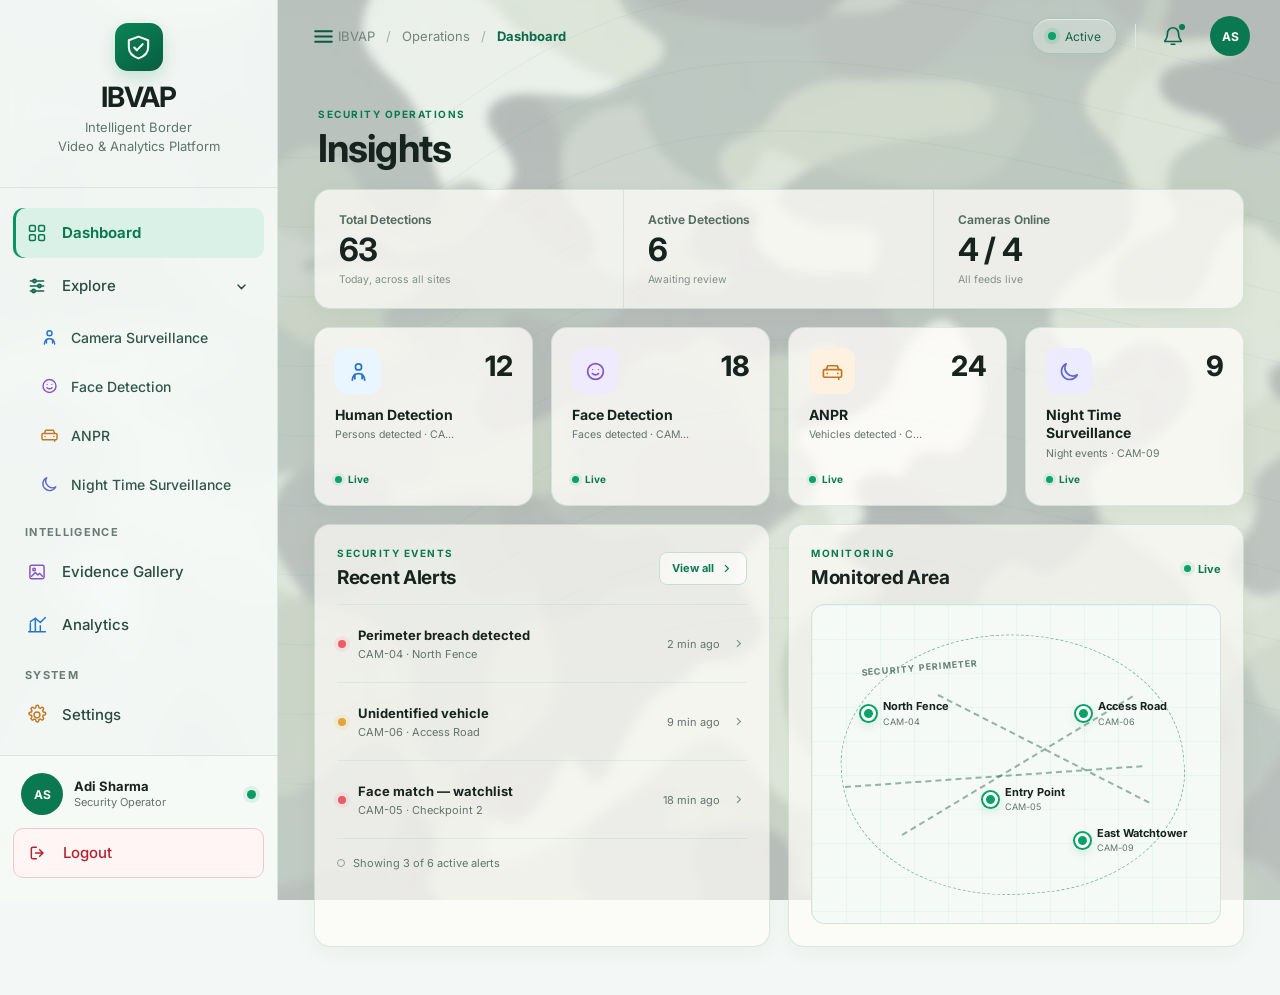
==== frontend/Dashboard/index.html @ a6033022 "Added the entire frontend files folder. dashboard contains the main pages where everything will be, " ====
<!DOCTYPE html>
<html lang="en">
<head>
  <meta charset="UTF-8" />
  <meta name="viewport" content="width=device-width, initial-scale=1.0" />
  <meta name="theme-color" content="#f4f7f5" />
  <title>IBVAP — Dashboard</title>
  <link rel="preconnect" href="https://fonts.googleapis.com">
  <link rel="preconnect" href="https://fonts.gstatic.com" crossorigin>
  <link href="https://fonts.googleapis.com/css2?family=Inter:wght@400;500;600;700&display=swap" rel="stylesheet">
  <link rel="stylesheet" href="styles.css" />
</head>
<body>
  <!-- Ambient security background -->
<div class="ambient-background" aria-hidden="true">
  <div class="camo-layer"></div>
  <div class="topographic-layer">
    <svg viewBox="0 0 1600 900" preserveAspectRatio="none">
      <g class="topo-group">
        <path d="M-100 160 C180 40 350 300 610 150 S1050 40 1700 180"/>
        <path d="M-100 220 C180 100 350 360 610 210 S1050 100 1700 240"/>
        <path d="M-100 280 C180 160 350 420 610 270 S1050 160 1700 300"/>
        <path d="M-100 340 C180 220 350 480 610 330 S1050 220 1700 360"/>
        <path d="M-100 400 C180 280 350 540 610 390 S1050 280 1700 420"/>
        <path d="M-100 460 C180 340 350 600 610 450 S1050 340 1700 480"/>
        <path d="M-100 520 C180 400 350 660 610 510 S1050 400 1700 540"/>
        <path d="M-100 580 C180 460 350 720 610 570 S1050 460 1700 600"/>
        <path d="M-100 640 C180 520 350 780 610 630 S1050 520 1700 660"/>
        <path d="M-100 700 C180 580 350 840 610 690 S1050 580 1700 720"/>
      </g>
    </svg>
  </div>
  <div class="ambient-wash"></div>
</div>

  <!-- Professional SVG icon library: no emoji/unicode icons are used in the UI. -->
  <svg class="svg-sprite" aria-hidden="true">
    <symbol id="i-dashboard" viewBox="0 0 24 24"><rect x="3" y="3" width="7" height="7" rx="1.5"/><rect x="14" y="3" width="7" height="7" rx="1.5"/><rect x="3" y="14" width="7" height="7" rx="1.5"/><rect x="14" y="14" width="7" height="7" rx="1.5"/></symbol>
    <symbol id="i-human" viewBox="0 0 24 24"><circle cx="12" cy="7.2" r="3.2"/><path d="M5.5 21c.5-4.4 2.7-6.7 6.5-6.7s6 2.3 6.5 6.7"/><path d="M8.2 15.1v4.4M15.8 15.1v4.4"/></symbol>
    <symbol id="i-face" viewBox="0 0 24 24"><circle cx="12" cy="12" r="8.2"/><circle cx="9" cy="10" r=".7" fill="currentColor" stroke="none"/><circle cx="15" cy="10" r=".7" fill="currentColor" stroke="none"/><path d="M8.8 14.2c1 .9 2.1 1.3 3.2 1.3s2.2-.4 3.2-1.3"/></symbol>
    <symbol id="i-car" viewBox="0 0 24 24"><path d="m5.5 10 1.5-4h10l1.5 4"/><path d="M4 10h16a1.5 1.5 0 0 1 1.5 1.5v5A1.5 1.5 0 0 1 20 18h-1.5v2M5.5 18H4a1.5 1.5 0 0 1-1.5-1.5v-5A1.5 1.5 0 0 1 4 10"/><path d="M6 18h12M6.5 14h.01M17.5 14h.01"/></symbol>
    <symbol id="i-shield" viewBox="0 0 24 24"><path d="M12 3 20 6v5.7c0 4.5-3 7.5-8 9.3-5-1.8-8-4.8-8-9.3V6l8-3Z"/><path d="m8.5 12 2.2 2.2 4.8-5"/></symbol>
    <symbol id="i-moon" viewBox="0 0 24 24"><path d="M20 15.5A8.4 8.4 0 0 1 8.5 4 8.6 8.6 0 1 0 20 15.5Z"/></symbol>
    <symbol id="i-gallery" viewBox="0 0 24 24"><rect x="3.5" y="4" width="17" height="16" rx="2"/><circle cx="8.5" cy="9" r="1.5"/><path d="m5.5 17 4.5-4.5 3 3 2-2 3.5 3.5"/></symbol>
    <symbol id="i-analytics" viewBox="0 0 24 24"><path d="M4 20V10M10 20V4M16 20v-7M22 20H2"/><path d="m4 8 6-4 6 5 6-6"/></symbol>
    <symbol id="i-settings" viewBox="0 0 24 24"><path d="M12 8.5a3.5 3.5 0 1 0 0 7 3.5 3.5 0 0 0 0-7Z"/><path d="m19.4 15 .1.1a1.7 1.7 0 0 1-2.4 2.4l-.1-.1a1.7 1.7 0 0 0-2.9 1.2v.2a1.7 1.7 0 0 1-3.4 0v-.2a1.7 1.7 0 0 0-2.9-1.2l-.1.1a1.7 1.7 0 0 1-2.4-2.4l.1-.1a1.7 1.7 0 0 0-1.2-2.9H4a1.7 1.7 0 0 1 0-3.4h.2A1.7 1.7 0 0 0 5.4 5.8l-.1-.1a1.7 1.7 0 0 1 2.4-2.4l.1.1a1.7 1.7 0 0 0 2.9-1.2V2a1.7 1.7 0 0 1 3.4 0v.2a1.7 1.7 0 0 0 2.9 1.2l.1-.1a1.7 1.7 0 0 1 2.4 2.4l-.1.1a1.7 1.7 0 0 0 1.2 2.9h.2a1.7 1.7 0 0 1 0 3.4h-.2a1.7 1.7 0 0 0-1.2 2.9Z"/></symbol>
    <symbol id="i-explore" viewBox="0 0 24 24"><path d="M4 6h16M4 12h16M4 18h16"/><circle cx="9" cy="6" r="2"/><circle cx="15" cy="12" r="2"/><circle cx="8" cy="18" r="2"/></symbol>
    <symbol id="i-menu" viewBox="0 0 24 24"><path d="M4 7h16M4 12h16M4 17h16"/></symbol>
    <symbol id="i-bell" viewBox="0 0 24 24"><path d="M18 9a6 6 0 0 0-12 0c0 7-3 7-3 9h18c0-2-3-2-3-9M10 21h4"/></symbol>
    <symbol id="i-camera" viewBox="0 0 24 24"><path d="M4 7h4l1.5-2h5L16 7h4a1.5 1.5 0 0 1 1.5 1.5v9A1.5 1.5 0 0 1 20 19H4a1.5 1.5 0 0 1-1.5-1.5v-9A1.5 1.5 0 0 1 4 7Z"/><circle cx="12" cy="13" r="3.5"/></symbol>
    <symbol id="i-expand" viewBox="0 0 24 24"><path d="M8 4H4v4M16 4h4v4M20 16v4h-4M4 16v4h4"/></symbol>
    <symbol id="i-video" viewBox="0 0 24 24"><rect x="3" y="6" width="13" height="12" rx="2"/><path d="m16 10 5-3v10l-5-3"/></symbol>
    <symbol id="i-file" viewBox="0 0 24 24"><path d="M6 3.5h8l4 4V20.5H6z"/><path d="M14 3.5v5h4M9 13h6M9 16h6M9 10h2"/></symbol>
    <symbol id="i-chevron" viewBox="0 0 24 24"><path d="m7 10 5 5 5-5"/></symbol>
    <symbol id="i-login" viewBox="0 0 24 24"><path d="M14 8l4 4-4 4M3 12h15"/><path d="M9 5h-4a2 2 0 0 0-2 2v10a2 2 0 0 0 2 2h4"/></symbol>
    <symbol id="i-logout" viewBox="0 0 24 24"><path d="M10 5H6a2 2 0 0 0-2 2v10a2 2 0 0 0 2 2h4"/><path d="M14 8l4 4-4 4M9 12h9"/></symbol>
    <symbol id="i-close" viewBox="0 0 24 24"><path d="m6 6 12 12M18 6 6 18"/></symbol>
    <symbol id="i-check" viewBox="0 0 24 24"><path d="m5 12 4 4L19 6"/></symbol>
    <symbol id="i-alert" viewBox="0 0 24 24"><path d="M12 4 21 20H3L12 4Z"/><path d="M12 9v5M12 17h.01"/></symbol>
    <symbol id="i-location" viewBox="0 0 24 24"><path d="M20 10c0 5-8 11-8 11S4 15 4 10a8 8 0 1 1 16 0Z"/><circle cx="12" cy="10" r="2.5"/></symbol>
  </svg>

  <div class="app-shell">
    <aside class="sidebar" id="sidebar">
      <div class="brand">
        <div class="brand-mark"><svg><use href="#i-shield"/></svg></div>
        <div class="brand-name">IBVAP</div>
        <div class="brand-subtitle">Intelligent Border<br>Video &amp; Analytics Platform</div>
      </div>

      <nav class="side-nav" aria-label="Primary navigation">
        <!-- DASHBOARD -->
        <button class="nav-item" data-page="Dashboard">
          <svg class="nav-icon">
            <use href="#i-dashboard"></use>
          </svg>
          <span>Dashboard</span>
        </button>

        <!-- EXPLORE -->
        <button
          class="nav-item explore-toggle"
          id="exploreToggle"
          type="button"
          aria-expanded="true"
        >
          <svg class="nav-icon">
            <use href="#i-explore"></use>
          </svg>

          <span>Explore</span>

          <svg class="chevron">
            <use href="#i-chevron"></use>
          </svg>
        </button>

        <!-- EXPLORE MENU -->
        <div
          class="explore-menu"
          id="exploreMenu"
        >

          <button
            class="sub-nav"
            data-page="Human Detection"
            type="button"
          >
            <svg class="sub-icon">
              <use href="#i-human"></use>
            </svg>
            <span>Camera Surveillance</span>
          </button>

          <button
            class="sub-nav"
            data-page="Face Detection"
            type="button"
          >
            <svg class="sub-icon">
              <use href="#i-face"></use>
            </svg>
            <span>Face Detection</span>
          </button>

          <button
            class="sub-nav"
            data-page="ANPR"
            type="button"
          >
            <svg class="sub-icon">
              <use href="#i-car"></use>
            </svg>
            <span>ANPR</span>
          </button>

          <button
            class="sub-nav"
            data-page="Night Time Surveillance"
            type="button"
          >
            <svg class="sub-icon">
              <use href="#i-moon"></use>
            </svg>
            <span>Night Time Surveillance</span>
          </button>
        </div>

        <!-- INTELLIGENCE -->
        <div class="nav-section-label">
          INTELLIGENCE
        </div>

        <button
          class="nav-item"
          data-page="Evidence Gallery"
          type="button"
        >
          <svg class="nav-icon">
            <use href="#i-gallery"></use>
          </svg>
          <span>Evidence Gallery</span>
        </button>

        <button
          class="nav-item"
          data-page="Analytics"
          type="button"
        >
          <svg class="nav-icon">
            <use href="#i-analytics"></use>
          </svg>
          <span>Analytics</span>
        </button>

        <!-- SYSTEM -->
        <div class="nav-section-label">
          SYSTEM
        </div>

        <button
          class="nav-item"
          data-page="Settings"
          type="button"
        >
          <svg class="nav-icon">
            <use href="#i-settings"></use>
          </svg>
          <span>Settings</span>
        </button>
      </nav>

      <div class="sidebar-footer">
        <div class="operator">
          <div class="avatar">AS</div>
          <div class="operator-info">
            <strong>Adi Sharma</strong>
            <span>Security Operator</span>
          </div>
          <span class="online-dot" aria-label="Online"></span>
        </div>
        <button class="nav-item logout" data-page="Logout" type="button">
          <svg class="nav-icon"><use href="#i-logout"></use>
          </svg>
          <span>Logout</span>
        </button>
      </div>
    </aside>

    <main class="main-content">
      <header class="topbar">
        <button class="menu-btn" id="menuBtn" aria-label="Toggle sidebar" aria-expanded="true">
          <svg><use href="#i-menu"/></svg>
        </button>

        <div class="breadcrumbs">
          <span>IBVAP</span><b>/</b><span>Operations</span><b>/</b>
          <strong id="breadcrumbFeature">Dashboard</strong>
        </div>

        <div class="top-actions">
          <div class="system-status"><span></span>Active</div>
          <div class="divider"></div>
          <button class="icon-btn" id="notificationBtn" title="Notifications" aria-label="Notifications">
            <svg><use href="#i-bell"/></svg><i></i>
          </button>
          <div class="top-avatar">AS</div>
        </div>
      </header>

      <section class="content" id="content">
        <div class="dashboard-grid" id="dashboardView">
          <div class="left-column" id="detectionLeftColumn"></div>
          <div class="right-column" id="detectionRightColumn"></div>
        </div>

        <div class="settings-view" id="settingsView" hidden>
          <section class="settings-header card">
            <div class="settings-heading">
              <div class="settings-icon"><svg><use href="#i-settings"></use></svg></div>
              <div>
                <p class="eyebrow">SYSTEM CONFIGURATION</p>
                <h1>Settings</h1>
                <p>Manage interface preferences, camera configuration and operator controls.</p>
              </div>
            </div>
            <span class="settings-status"><span></span>Configuration Ready</span>
          </section>

          <div class="settings-grid">
            <section class="card settings-card">
              <div class="settings-card-title"><svg><use href="#i-camera"></use></svg><div><h2>Camera Configuration</h2><p>Manage connected surveillance sources.</p></div></div>
              <label class="setting-row"><span><strong>Camera status</strong><small>Keep connected cameras available to the platform</small></span><button class="switch active" type="button" aria-pressed="true"></button></label>
              <label class="setting-row"><span><strong>Automatic camera refresh</strong><small>Refresh camera feeds when a connection changes</small></span><button class="switch active" type="button" aria-pressed="true"></button></label>
              <div class="setting-select"><label>Default camera</label><select><option>CAM-04 — Perimeter Road</option><option>CAM-04B — Left Angle</option><option>CAM-04C — Right Angle</option><option>CAM-04D — Rear View</option></select></div>
            </section>

            <section class="card settings-card">
              <div class="settings-card-title"><svg><use href="#i-bell"></use></svg><div><h2>Notifications</h2><p>Choose how operational alerts are presented.</p></div></div>
              <label class="setting-row"><span><strong>Detection alerts</strong><small>Receive alerts for new detection events</small></span><button class="switch active" type="button" aria-pressed="true"></button></label>
              <label class="setting-row"><span><strong>System notifications</strong><small>Receive status and connection updates</small></span><button class="switch" type="button" aria-pressed="false"></button></label>
              <div class="setting-select"><label>Alert priority</label><select><option>High and Critical</option><option>All Events</option><option>Critical Only</option></select></div>
            </section>

            <section class="card settings-card">
              <div class="settings-card-title"><svg><use href="#i-human"></use></svg><div><h2>Detection Preferences</h2><p>Control the presentation of intelligence events.</p></div></div>
              <label class="setting-row"><span><strong>Person tracking</strong><small>Keep active person tracks visible on feeds</small></span><button class="switch active" type="button" aria-pressed="true"></button></label>
              <label class="setting-row"><span><strong>Detection labels</strong><small>Display identification labels over detected objects</small></span><button class="switch active" type="button" aria-pressed="true"></button></label>
              <div class="setting-select"><label>Evidence retention</label><select><option>30 days</option><option>14 days</option><option>90 days</option></select></div>
            </section>

            <section class="card settings-card">
              <div class="settings-card-title"><svg><use href="#i-shield"></use></svg><div><h2>Security</h2><p>Operator session and access preferences.</p></div></div>
              <label class="setting-row"><span><strong>Secure session</strong><small>Require authentication when the session expires</small></span><button class="switch active" type="button" aria-pressed="true"></button></label>
              <label class="setting-row"><span><strong>Automatic session lock</strong><small>Lock the interface after inactivity</small></span><button class="switch active" type="button" aria-pressed="true"></button></label>
              <div class="setting-select"><label>Lock after</label><select><option>15 minutes</option><option>30 minutes</option><option>60 minutes</option></select></div>
            </section>
          </div>

          <div class="settings-actions">
            <button class="secondary-action" id="resetSettings">Reset Changes</button>
            <button class="primary-action" id="saveSettings">Save Settings</button>
          </div>
        </div>
<div
  class="module-view"
  id="moduleView"
  hidden
></div>
      </section>
    </main>
  </div>

  <div class="toast" id="toast" role="status" aria-live="polite">Action completed</div>
  <script src="script.js"></script>
</body>
</html>
---- frontend/Dashboard/styles.css ----
:root{
  --bg:#f3f7f5;
  --surface:#fffdfa;
  --surface-2:#f8faf8;
  --mint:#e7f3ee;
  --mint-strong:#d5eee3;
  --green:#087a50;
  --green-2:#0c9663;
  --green-dark:#075b3e;
  --text:#17231f;
  --muted:#64736e;
  --muted-2:#81908b;
  --border:#d9e5e0;
  --border-strong:#c9d9d3;
  --shadow:0 7px 24px rgba(23,62,49,.055);
  --shadow-hover:0 12px 32px rgba(23,62,49,.10);
  --radius:14px;
}

*{box-sizing:border-box}
html{scroll-behavior:smooth}
html,body{margin:0;min-height:100%;font-family:Inter,system-ui,-apple-system,BlinkMacSystemFont,"Segoe UI",sans-serif;color:var(--text);background:var(--bg)}
body{overflow-x:hidden}
button,select{font:inherit}
button{cursor:pointer}
*,
*::before,
*::after{scroll-behavior:smooth}
button,
a,
.card,
.nav-item,
.sub-nav,
.icon-btn,
.camera-controls button,
.view-btn,
.view-evidence,
.delete-evidence,
.quick-action,
.module-row,
.angle,
.primary-action,
.secondary-action,
.switch{transition-timing-function:cubic-bezier(.22,1,.36,1)}
.card,
.module-row,
.activity-panel,
.quick-panel,
.evidence-card,
.analytics-card,
.settings-card{will-change:auto}
@media (prefers-reduced-motion: reduce){
  html{scroll-behavior:auto}
  *,
  *::before,
  *::after{
    animation-duration:.01ms!important;
    animation-iteration-count:1!important;
    transition-duration:.01ms!important;
    scroll-behavior:auto!important;
  }
}
button:focus-visible,select:focus-visible{outline:3px solid rgba(12,150,99,.2);outline-offset:2px}
svg{width:22px;height:22px;fill:none;stroke:currentColor;stroke-width:1.8;stroke-linecap:round;stroke-linejoin:round}
.svg-sprite{position:absolute;width:0;height:0;overflow:hidden}

/* SIDEBAR */
.brand-mark{width:48px;height:48px;border-radius:13px;background:linear-gradient(145deg,#0b8557,#075d40);display:grid;place-items:center;color:#fff;box-shadow:0 7px 18px rgba(7,121,79,.18)}
.brand-mark svg{width:29px;height:29px;stroke-width:1.7}
.brand-name{font-size:28px;font-weight:700;letter-spacing:-1px;margin-top:9px}
.brand-subtitle{text-align:center;color:#5e756d;font-size:13px;line-height:1.45;margin-top:4px}
.nav-section-label{font-size:11px;font-weight:700;color:#6a7b75;margin:18px 12px 8px;letter-spacing:.12em}
.nav-item:hover{background:#e8f4ef;color:var(--green-dark);transform:translateX(2px)}
.operator{display:flex;align-items:center;padding:0 8px 13px;gap:11px}
.avatar,.top-avatar{background:#0a7951;color:#fff;border-radius:50%;display:grid;place-items:center;font-weight:700}
.avatar{width:42px;height:42px;font-size:12px}
.operator-info{display:flex;flex-direction:column;line-height:1.35;min-width:0}
.operator-info strong{font-size:13px}.operator-info span{font-size:11px;color:var(--muted)}
.online-dot{margin-left:auto;width:9px;height:9px;border-radius:50%;background:#0b9a63;box-shadow:0 0 0 4px rgba(11,154,99,.10)}

/* MAIN */
.menu-btn{border:0;background:transparent;color:var(--green-dark);width:30px;height:30px;padding:3px;display:grid;place-items:center}
.menu-btn svg{width:25px;height:25px}
.breadcrumbs{display:flex;align-items:center;gap:11px;font-size:13px;color:#73837e}
.breadcrumbs b{font-weight:400;color:#a1afa9}.breadcrumbs strong{color:#096b49}
.top-actions{margin-left:auto;display:flex;align-items:center;gap:18px;color:#254e43}
.divider{height:25px;width:1px;background:#dfe8e4}
.icon-btn{position:relative;border:0;background:none;color:#086647;width:38px;height:38px;display:grid;place-items:center;border-radius:9px;transition:.18s}
.icon-btn:hover{background:#e9f4ef}
.icon-btn svg{width:22px;height:22px}
.icon-btn i{position:absolute;width:6px;height:6px;border-radius:50%;background:#087b51;right:7px;top:7px}
.top-avatar{width:40px;height:40px;font-size:12px}

/* CONTENT */
.page-intro{display:flex;align-items:flex-end;justify-content:space-between;gap:20px;margin:0 auto 22px;max-width:1450px}
.eyebrow{font-size:10px;letter-spacing:.15em;font-weight:700;color:var(--green);margin:0 0 7px}
.page-intro h1{font-size:29px;line-height:1.15;margin:0;letter-spacing:-.65px}
.page-intro p:not(.eyebrow){font-size:14px;color:var(--muted);margin:8px 0 0;max-width:680px;line-height:1.55}
.page-state{min-width:185px;border:1px solid var(--border);background:rgba(255,255,255,.7);border-radius:11px;padding:10px 13px;display:grid;grid-template-columns:auto 1fr;column-gap:9px;align-items:center}
.page-state span{width:8px;height:8px;background:#0b9863;border-radius:50%;grid-row:1 / span 2}
.page-state strong{font-size:12px}.page-state small{font-size:10px;color:var(--muted);margin-top:2px}
.left-column,.right-column{display:flex;flex-direction:column;gap:22px}
.card:hover{box-shadow: 0 8px 24px rgba(24, 63, 51, .08);}
@keyframes cardIn{from{opacity:0;transform:translateY(8px)}to{opacity:1;transform:none}}

/* CAMERA */
.vertical-divider{height:24px;width:1px;background:#cad8d3}
.live-indicator span{width:9px;height:9px;border-radius:50%;background:#09a264;box-shadow:0 0 0 5px rgba(9,162,100,.10);animation:livePulse 1.8s infinite}
@keyframes livePulse{0%,100%{box-shadow:0 0 0 4px rgba(9,162,100,.08)}50%{box-shadow:0 0 0 8px rgba(9,162,100,0)}}
.feed-sky{position:absolute;inset:0;background:linear-gradient(180deg,#a9bfd0 0%,#cad6db 45%,#6f8587 46%,#596d70 100%)}
.mountain{position:absolute;bottom:48%;width:0;height:0;border-left:180px solid transparent;border-right:180px solid transparent;border-bottom:145px solid #536b7c;filter:drop-shadow(0 12px 8px rgba(20,45,57,.14))}
.m1{left:13%;transform:scale(1.1)}.m2{left:37%;border-left-width:210px;border-right-width:210px;border-bottom-width:160px;opacity:.9}.m3{left:63%;border-left-width:170px;border-right-width:170px;border-bottom-width:130px;opacity:.82}
.fence{position:absolute;left:-4%;top:29%;width:72%;height:49%;transform:skewY(8deg);border-top:3px solid #314b51;border-bottom:2px solid #3c5558;background:repeating-linear-gradient(90deg,transparent 0 30px,rgba(27,52,57,.7) 31px 34px),repeating-linear-gradient(0deg,transparent 0 22px,rgba(31,51,55,.48) 23px 25px);clip-path:polygon(0 0,100% 17%,100% 100%,0 82%)}
.road{position:absolute;left:26%;bottom:-4%;width:48%;height:66%;background:linear-gradient(90deg,#53666b,#819092 47%,#53666b);clip-path:polygon(38% 0,62% 0,100% 100%,0 100%)}
.road:before{content:"";position:absolute;left:49%;top:5%;height:95%;width:2px;background:repeating-linear-gradient(to bottom,#e8e9e0 0 24px,transparent 24px 43px);opacity:.75}
.watchtower{position:absolute;right:8%;bottom:36%;width:48px;height:115px;background:linear-gradient(90deg,#334b50,#637276);border:3px solid #263d42}
.watchtower:before{content:"";position:absolute;left:-13px;top:-31px;width:68px;height:31px;background:#4e5f62;border:3px solid #263d42}
.watchtower:after{content:"";position:absolute;left:21px;top:8px;width:9px;height:15px;background:#15282d;box-shadow:20px 0 #15282d,0 37px #15282d,20px 37px #15282d}
.street-lights{position:absolute;inset:0}.street-lights i{position:absolute;width:2px;height:90px;background:#45595b;bottom:36%;right:29%}.street-lights i:before{content:"";position:absolute;top:-2px;left:-8px;width:18px;height:3px;background:#4c5d5f}.street-lights i:nth-child(2){right:41%;bottom:40%;height:64px}.street-lights i:nth-child(3){right:53%;bottom:45%;height:44px}
.timestamp{position:absolute;right:9px;top:9px;padding:9px 13px;border-radius:6px;background:rgba(35,58,73,.62);color:#fff;font:600 13px/1.1 ui-monospace,SFMono-Regular,Menlo,monospace;backdrop-filter:blur(3px)}
.person{position:absolute;z-index:3;border:2px solid #00d88a;background:rgba(0,214,139,.05);width:58px;height:120px;bottom:18%;left:26%;animation:trackFloat 2.8s ease-in-out infinite}
.person label{position:absolute;left:-2px;top:-28px;background:#05774c;color:#fff;padding:5px 10px;font-size:11px;font-weight:600;white-space:nowrap;border-radius:3px}
.person span{position:absolute;left:14px;top:25px;width:28px;height:62px;background:linear-gradient(#243238 0 18%,#151f22 18% 75%,#26383a 75%);border-radius:45% 45% 20% 20%}
.p2{left:57%;bottom:36%;width:37px;height:78px;animation-delay:.4s}.p2 span{left:8px;top:19px;width:19px;height:44px}.p2 label{top:-23px;padding:4px 7px}
.p3{left:72%;bottom:28%;width:46px;height:94px;animation-delay:.8s}.p3 span{left:11px;top:21px;width:23px;height:52px}.p3 label{top:-23px;padding:4px 7px}
.p4{left:82%;bottom:39%;width:35px;height:69px;animation-delay:1.1s}.p4 span{left:7px;top:16px;width:18px;height:39px}.p4 label{top:-23px;padding:4px 7px}
@keyframes trackFloat{0%,100%{transform:translateY(0)}50%{transform:translateY(-3px)}}
.feed-overlay{position:absolute;inset:auto 0 0;height:62px;background:linear-gradient(transparent,rgba(10,21,24,.72));z-index:4}
.camera-controls{position:absolute;z-index:5;bottom:11px;left:12px;right:12px;display:flex;align-items:center;gap:17px}
.camera-controls button{border:0;background:rgba(8,20,21,.18);color:#fff;width:38px;height:38px;border-radius:9px;display:grid;place-items:center;transition:.18s;backdrop-filter:blur(4px)}
.camera-controls button:hover{background:rgba(8,20,21,.42);transform:translateY(-1px)}
.camera-controls button svg{width:21px;height:21px}.control-spacer{flex:1}

/* EVENTS */
.events-card{padding:0 15px 13px}
.events-header,.card-heading{min-height:72px;display:flex;align-items:center;justify-content:space-between;gap:18px}
.section-title{display:flex;align-items:center;gap:12px;min-width:0}
.event-tools{display:flex;align-items:center;gap:12px}
.segmented{display:flex;background:#fff;border:1px solid #d9e6e1;border-radius:20px;overflow:hidden}
.segmented button{border:0;background:#fff;padding:8px 16px;color:#31544a;font-size:12px;transition:.18s}
.segmented button:hover{background:#edf7f3}.segmented button.selected{background:#087e53;color:#fff;border-radius:19px}
select{appearance:auto;border:1px solid #d5e2dd;background:#fff;border-radius:9px;padding:8px 12px;color:#35554d;font-size:12px;min-height:36px}
tbody tr{transition:background .18s ease,transform .18s ease}
tbody tr:hover{background:#f8fcfa}
.view-btn{background:#fff;border:1px solid #0b9a65;color:#087b51;border-radius:17px;padding:5px 18px;font-size:11px;font-weight:650;transition:.18s}
.view-btn:hover{background:#e8f7f0;transform:translateY(-1px)}
.event-status{display:inline-block;width:7px;height:7px;border-radius:50%;margin-right:8px}.active-status{background:#0b9a65}.entry-status{background:#2775c9}.exit-status{background:#a17a35}

/* RIGHT */
.summary-card{padding:0 16px 16px}
.heading-muted{font-size:12px;color:#657871;font-weight:500}
.stat-grid{display:grid;grid-template-columns:1fr 1fr;gap:12px}
.stat{min-height:112px;border:1px solid #e0ece7;border-radius:12px;background:linear-gradient(135deg,#f1faf7,#edf8f4);display:flex;align-items:center;padding:15px 13px;gap:13px;transition:.18s}
.stat:hover{transform:translateY(-2px);box-shadow:0 8px 20px rgba(14,73,54,.07)}
.stat-icon{width:54px;height:54px;border-radius:12px;background:#ddf2e9;color:#08784f;display:grid;place-items:center;flex:0 0 auto}
.stat-icon svg{width:27px;height:27px}
.stat>div:last-child{display:flex;flex-direction:column}.stat strong{font-size:26px;line-height:1.05}.stat span{font-size:12px;color:#29463e;margin-top:6px}.stat em{font-style:normal;font-size:11px;color:#078150;font-weight:650;margin-top:7px}
.angles-card{padding:0 16px 16px}
.angles-grid{display:grid;grid-template-columns:1fr 1fr;gap:12px}
/* SUSPICIOUS ACTIVITY */

.suspicious-card {
  padding: 0 16px 14px;
}

.suspicious-header {
  min-height: 68px;
  display: flex;
  align-items: center;
  justify-content: space-between;
  gap: 12px;
}

.suspicious-count {
  flex: 0 0 auto;
  padding: 5px 9px;
  border-radius: 999px;
  background: #fff2e8;
  color: #a8541d;
  font-size: 10px;
  font-weight: 700;
}

.suspicious-list {
  display: flex;
  flex-direction: column;
  gap: 7px;
}

.suspicious-item {
  display: flex;
  align-items: center;
  gap: 9px;
  padding: 9px 10px;
  border: 1px solid #e4ece8;
  border-radius: 9px;
  background: #f8fbfa;
}

.suspicious-status {
  width: 7px;
  height: 7px;
  flex: 0 0 auto;
  border-radius: 50%;
  background: #d97732;
}

.suspicious-content {
  min-width: 0;
  flex: 1;
  display: flex;
  flex-direction: column;
  gap: 3px;
}

.suspicious-content strong {
  font-size: 11px;
  font-weight: 650;
  color: var(--text);
  white-space: nowrap;
  overflow: hidden;
  text-overflow: ellipsis;
}

.suspicious-content span {
  font-size: 9.5px;
  color: var(--muted);
}

.suspicious-item small {
  flex: 0 0 auto;
  font-size: 9.5px;
  color: var(--muted);
}

.suspicious-view {
  width: 100%;
  margin-top: 9px;
  padding: 8px 10px;
  border: 1px solid #d8e7e1;
  border-radius: 8px;
  background: #f2f8f5;
  color: #08794f;
  font-size: 10.5px;
  font-weight: 650;
  cursor: pointer;
  transition: .18s ease;
}

.suspicious-view:hover {
  background: #e6f4ee;
  border-color: #bcded1;
}
.angle{padding:0;text-align:left;border:1px solid transparent;background:#f0f7f4;border-radius:11px;overflow:hidden;color:var(--text);transition:.2s}
.angle:hover{transform:translateY(-2px);box-shadow:0 7px 17px rgba(14,73,54,.08)}
.angle.active{outline:2px solid #0b9b66;background:#f4fcf8}
.angle-image{height:112px;position:relative;overflow:hidden;background:linear-gradient(180deg,#9eb5c4 0 47%,#7c8f8f 48% 100%)}
.angle-image:before{content:"";position:absolute;left:-10%;top:36%;width:70%;height:52%;background:repeating-linear-gradient(90deg,transparent 0 24px,rgba(35,60,64,.8) 25px 28px);transform:skewY(9deg)}
.angle-image:after{content:"";position:absolute;left:34%;bottom:-13%;width:44%;height:80%;background:linear-gradient(90deg,#55686c,#89999a 50%,#55686c);clip-path:polygon(37% 0,63% 0,100% 100%,0 100%)}
.angle-2{filter:saturate(.9) brightness(1.03)}.angle-3{filter:saturate(.75) brightness(.96)}.angle-4{filter:saturate(.82) brightness(.98)}
.angle-info{height:61px;display:flex;align-items:center;gap:9px;padding:8px 10px}
.angle-info strong{display:block;font-size:12px}.angle-info small{display:block;color:#5e716a;font-size:10.5px;margin-top:4px}
.angle-dot{width:9px;height:9px;border-radius:50%;background:#8b9b96;flex:0 0 auto}.active-dot{background:#0a9c65}

/* TOAST */
.toast{position:fixed;right:28px;bottom:28px;background:#0a7951;color:#fff;padding:12px 18px;border-radius:9px;font-size:12px;box-shadow:0 10px 30px rgba(0,0,0,.16);opacity:0;transform:translateY(12px);pointer-events:none;transition:.25s;z-index:100}
.toast.show{opacity:1;transform:translateY(0)}
[hidden]{display:none!important}

/* COMPACT DESKTOP SIDEBAR */
.sidebar.compact{width:82px}.sidebar.compact .brand-subtitle,.sidebar.compact .brand-name,.sidebar.compact .nav-item span:not(.nav-icon),.sidebar.compact .nav-section-label,.sidebar.compact .operator-info,.sidebar.compact .online-dot{display:none}
.sidebar.compact .brand{height:110px}.sidebar.compact .brand-mark{margin-top:8px}.sidebar.compact .nav-item{justify-content:center;padding:0}.sidebar.compact .nav-icon{width:23px}.sidebar.compact .sidebar-footer{padding-left:10px;padding-right:10px}.sidebar.compact .operator{justify-content:center;padding-left:0;padding-right:0}
body.sidebar-compact .main-content{margin-left:82px;width:calc(100% - 82px)}
/* =========================================================
   FIXED EXPLORE NAVIGATION
========================================================= */

.explore-toggle {
  position: relative;
}

.explore-toggle .chevron {
  width: 17px;
  height: 17px;
  margin-left: auto;
  fill: none;
  stroke: currentColor;
  stroke-width: 2;
  transition: transform 0.25s ease;
}

.explore-toggle.collapsed .chevron {
  transform: rotate(-90deg);
}

/* EXPLORE CONTAINER */

.explore-menu {
  display: flex;
  flex-direction: column;
  gap: 3px;

  max-height: 360px;
  overflow: hidden;

  opacity: 1;

  transition:
    max-height 0.28s ease,
    opacity 0.2s ease;
}

.explore-menu.closed {
  max-height: 0;
  opacity: 0;
}

/* EXPLORE ITEMS */

.sub-nav:hover {
  background: #e7f5ef;
  color: #08794f;
  transform: translateX(2px);
}

.sub-icon {
  width: 19px;
  height: 19px;

  flex: 0 0 19px;

  fill: none;
  stroke: currentColor;
  stroke-width: 1.8;
}

/* NAV ICONS */

.nav-icon {
  width: 20px;
  height: 20px;

  flex: 0 0 20px;color:#16664f;
  stroke-width: 1.8;

  fill: none;
  stroke: currentColor;
}

/* =========================================================
   RED LOGOUT
========================================================= */
.nav-item.logout {
  color: #b4232c;
  background: #fff5f5;
  border: 1px solid #f0c7c7;
}

.nav-item.logout .nav-icon {
  color: #b4232c;
}

.nav-item.logout:hover {
  color: #a51d26;
  background: #ffecec;
  border-color: #e7aaaa;
}

.nav-item.logout:active {
  background: #fde4e4;
}

/* =========================================================
   DYNAMIC PAGES
========================================================= */

.dynamic-page {
  max-width: 1380px;
  margin: 0 auto;

  animation: pageFadeIn .38s cubic-bezier(.22,1,.36,1) both;
}

@keyframes pageFadeIn {

  from {
    opacity: 0;
    transform: translateY(8px);
  }

  to {
    opacity: 1;
    transform: translateY(0);
  }

}

/* =========================================================
   SETTINGS PAGE
========================================================= */

.settings-page {
  display: flex;
  flex-direction: column;
  gap: 18px;
}

.settings-heading {
  display: flex;
  align-items: center;
  gap: 15px;
}

.settings-icon {
  width: 53px;
  height: 53px;

  border-radius: 13px;

  background: #e3f4ed;

  color: #08794f;

  display: grid;
  place-items: center;
}

.settings-icon svg {
  width: 27px;
  height: 27px;
}

.settings-status {
  display: flex;
  align-items: center;
  gap: 7px;

  color: #08794f;

  font-size: 11px;
  font-weight: 650;
}

.settings-status span {
  width: 8px;
  height: 8px;

  border-radius: 50%;

  background: #0a9b65;
}

.settings-grid {
  display: grid;

  grid-template-columns: 1fr 1fr;

  gap: 18px;
}

.settings-card-title {
  display: flex;
  align-items: center;
  gap: 12px;

  padding-bottom: 17px;

  border-bottom: 1px solid var(--border);
}

.settings-card-title svg {
  width: 23px;
  height: 23px;

  color: #08794f;
}

.switch {
  width: 43px;
  height: 24px;

  position: relative;

  border: 0;
  border-radius: 20px;

  background: #cbd7d2;

  flex-shrink: 0;
}

.switch::after {
  content: "";

  position: absolute;

  top: 3px;
  left: 3px;

  width: 18px;
  height: 18px;

  border-radius: 50%;

  background: white;

  transition: transform .2s ease;
}

.switch.active {
  background: #0b9661;
}

.switch.active::after {
  transform: translateX(19px);
}

.setting-select {
  padding-top: 16px;
}

.settings-actions {
  display: flex;
  justify-content: flex-end;
  gap: 9px;
}

.primary-action {
  border: 1px solid #08794f;

  background: #08794f;

  color: white;
}

.secondary-action {
  border: 1px solid var(--border);

  background: white;

  color: #31544a;
}

/* =========================================================
   ACTIVE SIDEBAR STATES
========================================================= */

.nav-item.active {
  background: #d9f1e7;
  color: #08794f;

  font-weight: 650;

  box-shadow:
    inset 3px 0 0 #079662;
}

.nav-item.active .nav-icon {
  color: #08794f;
}

.sub-nav.active {
  background: #d9f1e7;
  color: #08794f;

  font-weight: 650;

  box-shadow:
    inset 3px 0 0 #079662;
}
/* =========================================================
   MODULE PAGES
========================================================= */

@keyframes modulePageIn {

  from {
    opacity: 0;
    transform: translateY(10px);
  }

  to {
    opacity: 1;
    transform: translateY(0);
  }

}

/* =========================================================
   EVIDENCE GALLERY
========================================================= */

.evidence-page {
  display: flex;
  flex-direction: column;
  gap: 20px;
}

.page-hero {
  padding: 28px 30px;

  display: flex;
  justify-content: space-between;
  align-items: center;
}

.page-hero-left {
  display: flex;
  align-items: center;
  gap: 17px;
}

.page-hero-icon {
  width: 54px;
  height: 54px;

  display: grid;
  place-items: center;

  border-radius: 13px;

  background: #e5f5ee;
  color: #08794f;
}

.page-hero-icon svg {
  width: 27px;
  height: 27px;
}

.page-hero h1 {
  margin: 0;

  font-size: 25px;
  font-weight: 700;

  letter-spacing: -0.4px;
}

.page-hero p {
  margin: 5px 0 0;

  color: #71807b;

  font-size: 12px;
}

.page-meta {
  color: #08794f;

  font-size: 12px;
  font-weight: 650;
}

.evidence-toolbar {
  padding: 16px 20px;

  display: flex;
  justify-content: space-between;
  align-items: center;
}

.evidence-toolbar input {
  width: 260px;
}

.evidence-grid {
  display: grid;

  grid-template-columns:
    repeat(3, minmax(0, 1fr));

  gap: 18px;
}

.evidence-card {
  overflow: hidden;

  transition:
    transform .2s ease,
    box-shadow .2s ease;
}

.evidence-card:hover {
  transform: translateY(-3px);

  box-shadow:
    0 10px 25px rgba(20,60,45,.08);
}

.evidence-preview {
  height: 190px;

  background:
    linear-gradient(
      180deg,
      #9db6c4 0%,
      #c8d3d5 48%,
      #6d7f82 49%,
      #3f5559 100%
    );

  position: relative;
}

.evidence-label {
  position: absolute;

  top: 12px;
  left: 12px;

  padding: 5px 9px;

  border-radius: 6px;

  background: #08794f;
  color: white;

  font-size: 9px;
  font-weight: 700;
}

.evidence-info {
  padding: 17px;
}

.evidence-info h3 {
  margin: 0 0 8px;

  font-size: 14px;
}

.evidence-info p {
  margin: 4px 0;

  color: #71807b;

  font-size: 11px;
}

.evidence-actions {
  display: flex;
  gap: 8px;

  margin-top: 14px;
}

.evidence-actions button {
  flex: 1;

  padding: 9px;

  border-radius: 7px;

  font-size: 11px;
  font-weight: 650;

  cursor: pointer;
}

.view-evidence {
  border: 1px solid #08794f;

  background: white;

  color: #08794f;
}

.delete-evidence {
  border: 1px solid #efcaca;

  background: #fff5f5;

  color: #b4232c;
}

/* =========================================================
   ANALYTICS
========================================================= */

.chart-line {
  position: absolute;

  left: 4%;
  right: 3%;

  bottom: 20%;

  height: 55%;

  border-top: 3px solid #08794f;

  transform:
    skewY(-12deg);
}

.analytics-list {
  margin-top: 16px;
}

/* =========================================================
   SETTINGS
========================================================= */

.settings-view {
  animation: modulePageIn .28s ease both;
}

@media (max-width: 1000px) {

  .analytics-kpis {
    grid-template-columns: 1fr 1fr;
  }

  .analytics-layout {
    grid-template-columns: 1fr;
  }

}

@media (max-width: 650px) {

  .evidence-grid,
  .analytics-kpis {
    grid-template-columns: 1fr;
  }

  .page-hero,
  .analytics-header {
    align-items: flex-start;
    gap: 15px;
  }

}
/* =========================================================
   RESPONSIVE
========================================================= */

@media (max-width: 1000px) {

  .evidence-grid {
    grid-template-columns: 1fr 1fr;
  }

  .settings-grid {
    grid-template-columns: 1fr;
  }

}

@media (max-width: 650px) {

  .evidence-grid {
    grid-template-columns: 1fr;
  }

  .evidence-header,
  .settings-header {
    align-items: flex-start;
  }

  .settings-status {
    display: none;
  }
}
/* RESPONSIVE */
@media(max-width:1250px){
  .sidebar{width:245px;flex-basis:245px}.main-content{margin-left:245px;width:calc(100% - 245px)}.suspicious-card{grid-column: 1 / -1;}
}
@media(max-width:850px){
  .sidebar{transform:translateX(-100%);transition:.28s;box-shadow:10px 0 30px rgba(0,0,0,.12)}
  .sidebar.open{transform:translateX(0)}
  .main-content{margin-left:0;width:100%}body.sidebar-compact .main-content{margin-left:0;width:100%}
  .content{padding:22px 18px 30px}.topbar{padding:0 18px}.breadcrumbs{font-size:12px}.system-status{display:none}
  .page-intro{align-items:flex-start;flex-direction:column}.page-state{width:100%;max-width:250px}
  .module-grid{grid-template-columns:1fr}
}
@media(max-width:620px){
  .topbar{height:62px}.breadcrumbs span:first-child,.breadcrumbs b:first-of-type{display:none}
  .content{padding:18px 12px 25px}.page-intro h1{font-size:25px}.page-intro p:not(.eyebrow){font-size:12px}
  .camera-title span:last-child,.vertical-divider{display:none}.camera-header{height:58px;padding:0 11px}
  .events-header{padding:10px 0;align-items:flex-start;flex-direction:column}.event-tools{width:100%;justify-content:space-between;overflow:auto}.segmented button{padding:8px 11px}
  .stat-grid,.angles-grid{grid-template-columns:1fr}.angles-grid{gap:10px}
  .module-hero{padding:20px;align-items:flex-start}.module-live{display:none}
  .module-table-card .card-heading{align-items:flex-start;flex-direction:column;padding:15px 0}
  table{font-size:11px}
}
@media(max-width:430px){
  .camera-feed{height:315px}.timestamp{font-size:10px;padding:7px 8px}.camera-controls{gap:8px}
  .camera-controls button{width:34px;height:34px}.camera-controls button svg{width:18px;height:18px}
  .page-intro{margin-bottom:16px}.page-intro h1{font-size:22px}
}

/* =========================================================
   DETECTION MODULE LAYOUT
========================================================= */

.detection-table-card,
.intelligence-card,
.chart-card,
.zone-card,
.quick-stats-card,
.activity-card,
.gallery-mini-card,
.timeline-card,
.night-camera-card {
    min-width: 0;
}

/* PAGE-SPECIFIC RIGHT COLUMN */

.intelligence-card {
    padding: 0 16px 16px;
}

.intelligence-card .card-heading {
    min-height: 68px;
}

/* STATUS */

.status-pill.verified {
    color: #08794f;
    background: #e4f5ed;
}

.status-pill.review {
    color: #9a641d;
    background: #fff3dc;
}

/* CONFIDENCE */

.confidence-row strong {
    color: var(--text);
}

.confidence-bar {
    height: 6px;
    margin-top: 7px;
    border-radius: 999px;
    overflow: hidden;
    background: #e7efeb;
}

.confidence-bar span {
    display: block;
    height: 100%;
    border-radius: inherit;
    background: #0a9662;
}

/* DETAIL LIST */

.intelligence-card dl {
    margin: 16px 0 0;
    display: flex;
    flex-direction: column;
    gap: 9px;
}

.intelligence-card dl div {
    display: flex;
    justify-content: space-between;
    gap: 15px;
}

.intelligence-card dt {
    color: var(--muted);
    font-size: 10px;
}

.intelligence-card dd {
    margin: 0;
    color: var(--text);
    font-size: 10px;
    font-weight: 600;
    text-align: right;
}

/* ANPR */

.plate-detail {
    padding-top: 4px;
}

.plate-preview {
    border: 1px solid #d9e7e1;
    border-radius: 8px;
    background: #f7faf9;
    padding: 17px 10px;
    text-align: center;
    font-size: 20px;
    font-weight: 750;
    letter-spacing: 1px;
}

.plate-overlay {
    position: absolute;
    left: 18%;
    bottom: 24%;
    z-index: 5;
    padding: 5px 9px;
    background: #087b51;
    color: #fff;
    border-radius: 4px;
    font-size: 10px;
    font-weight: 700;
}

.vehicle-box {
    position: absolute;
    z-index: 4;
    border: 2px solid #08a96e;
}

.vehicle-box label {
    position: absolute;
    top: -20px;
    left: 0;
    padding: 3px 6px;
    background: #087b51;
    color: white;
    font-size: 9px;
    white-space: nowrap;
}

.vehicle-one {
    width: 90px;
    height: 110px;
    left: 25%;
    bottom: 17%;
}

.vehicle-two {
    width: 65px;
    height: 80px;
    left: 53%;
    bottom: 24%;
}

/* FACE */

.identity-profile {
    display: flex;
    align-items: center;
    gap: 12px;
    padding: 4px 0;
}

.identity-avatar {
    width: 64px;
    height: 72px;
    border-radius: 8px;
    background: #e6f3ee;
    color: #08794f;
    display: grid;
    place-items: center;
}

.identity-avatar svg {
    width: 30px;
    height: 30px;
}

.identity-main {
    display: flex;
    flex-direction: column;
    gap: 5px;
}

.face-thumb {
    border: 0;
    padding: 0;
    background: transparent;
    cursor: pointer;
}

.face-thumb.active div {
    outline: 2px solid #0a9964;
}

/* HUMAN TRACKS */

.track-list {
    display: flex;
    flex-direction: column;
}

.track-row:last-child {
    border-bottom: 0;
}

/* QUICK STATS */

/* ACTIVITY */

.activity-list {
    display: flex;
    flex-direction: column;
}

.activity-list div:last-child {
    border-bottom: 0;
}

.activity-list em {
    font-style: normal;
}

/* SIMPLE CHART */

.simple-chart {
    height: 190px;
    display: flex;
    align-items: end;
    gap: 9px;
    padding: 12px 4px 0;
    border-bottom: 1px solid #dfeae5;
}

.simple-chart span {
    flex: 1;
    min-height: 10px;
    border-radius: 5px 5px 0 0;
    background: #0a9662;
    opacity: .78;
    transition: height .4s ease;
}

.simple-chart span:hover {
    opacity: 1;
}

/* ZONE MAP */

.restricted-zone {
    position: absolute;
    width: 40%;
    height: 55%;
    left: 31%;
    top: 22%;
    border: 2px solid #c46a5e;
    background: rgba(196,106,94,.13);
    display: grid;
    place-items: center;
    font-size: 9px;
    color: #875048;
}

.zone-person {
    position: absolute;
    width: 9px;
    height: 18px;
    border-radius: 50%;
    background: #08794f;
}

.person-a {
    left: 23%;
    top: 36%;
}

.person-b {
    left: 55%;
    top: 48%;
}

.person-c {
    left: 72%;
    top: 31%;
}

/* NIGHT MODE */

.night-feed {
    min-width: 0;
}

.feed-label {
    padding: 8px 9px;
    font-size: 10px;
    font-weight: 650;
    color: var(--text);
}

.night-image {
    height: 275px;
    position: relative;
    overflow: hidden;
    border-radius: 8px;
}

.original-feed {
    background:
        linear-gradient(
            180deg,
            #172126,
            #080d0f
        );
}

.enhanced-feed {
    background:
        linear-gradient(
            180deg,
            #566d74,
            #25383c
        );
}

.night-track {
    position: absolute;
    width: 42px;
    height: 95px;
    border: 2px solid #08a96e;
}

.night-track label {
    position: absolute;
    top: -18px;
    left: 0;
    background: #087b51;
    color: #fff;
    padding: 3px 5px;
    font-size: 8px;
}

.n1 {
    left: 30%;
    bottom: 17%;
}

.n2 {
    left: 63%;
    bottom: 24%;
}

/* NIGHT STATUS */

.night-status-main {
    display: flex;
    align-items: baseline;
    gap: 6px;
    padding: 5px 0 15px;
}

.night-status-main strong {
    font-size: 32px;
}

.night-status-main span {
    color: var(--muted);
    font-size: 11px;
}

.night-metrics {
    display: grid;
    grid-template-columns: repeat(3, 1fr);
    gap: 7px;
}

.night-metrics div {
    padding: 10px 5px;
    text-align: center;
    border-radius: 8px;
    background: #f3f9f6;
}

.night-metrics strong {
    display: block;
    font-size: 18px;
}

.night-metrics span {
    display: block;
    margin-top: 3px;
    font-size: 8px;
    color: var(--muted);
}

/* TIMELINE */

.detection-timeline {
    height: 95px;
    display: flex;
    align-items: center;
    gap: 15px;
    padding: 0 15px;
    position: relative;
}

.detection-timeline::before {
    content: "";
    position: absolute;
    left: 40px;
    right: 40px;
    top: 50%;
    height: 1px;
    background: #cbdcd5;
}

.timeline-event {
    position: relative;
    z-index: 2;
    width: 48px;
    height: 48px;
    border-radius: 50%;
    display: grid;
    place-items: center;
    background: #edf7f3;
    border: 2px solid #0a9662;
    text-align: center;
}

.timeline-event strong {
    font-size: 8px;
}

.timeline-event small {
    position: absolute;
    top: 53px;
    font-size: 8px;
    color: var(--muted);
}

/* =========================================================
   CLEAN DETECTION PAGE ADDITIONS
========================================================= */

.compact-heading{min-height:60px}

.suspicious-mini-card{padding:0 13px 11px}
.suspicious-mini-card .suspicious-header{min-height:58px}
.suspicious-mini-card .suspicious-list{gap:6px}
.suspicious-mini-card .suspicious-item{padding:8px 9px;min-height:48px}
.suspicious-mini-card .suspicious-content strong{font-size:11px}
.suspicious-mini-card .suspicious-content span{font-size:9.5px}
.suspicious-mini-card .suspicious-item small{font-size:9px}
.suspicious-mini-card .suspicious-count{font-size:9px;padding:4px 8px}

@media(max-width:1250px){
  .suspicious-mini-card{grid-column:auto}
}

/* =========================================================
   DASHBOARD HOME
========================================================= */

.dashboard-page {
  display: flex;
  flex-direction: column;
  gap: 20px;
}

.dashboard-modules {
  display: grid;
  grid-template-columns: repeat(4, 1fr);
  gap: 18px;
}

.dashboard-module {
  border: 0;
  width: 100%;
  text-align: left;
  font: inherit;
  color: inherit;
  cursor: pointer;
  transition: transform .18s ease, box-shadow .18s ease;
}

.dashboard-module:hover {
  transform: translateY(-3px);
}

.module-card-top {
  display: flex;
  align-items: center;
  justify-content: space-between;
  margin-bottom: 16px;
}

.dashboard-lower {
  display: grid;
  grid-template-columns: 1.6fr 1fr;
  gap: 18px;
  align-items: start;
}

.dashboard-lower .suspicious-card {
  padding: 0 16px 16px;
}

@media (max-width: 1250px) {
  .dashboard-modules {
    grid-template-columns: repeat(2, 1fr);
  }
}

@media (max-width: 900px) {
  .dashboard-lower {
    grid-template-columns: 1fr;
  }
}

@media (max-width: 560px) {
  .dashboard-modules {
    grid-template-columns: 1fr;
  }
}

/* =========================================================
   IBVAP PROFESSIONAL UI POLISH — FINAL OVERRIDES
   Larger typography, clean alignment, colored icons,
   smaller camera windows and stronger visual hierarchy.
========================================================= */

/* Global readability */
.dashboard-grid{display:grid;
  grid-template-columns: minmax(0, 1.65fr) minmax(390px, .85fr);
  gap: 18px;
  max-width: 1500px;margin:0 auto;
  align-items: start;
}
.left-column,
.right-column{
  gap: 18px;
  min-width: 0;
}
.card{background:var(--surface);border:1px solid var(--border);
  border-radius: 14px;
  box-shadow: 0 5px 20px rgba(24,63,51,.065);overflow: hidden;transition: box-shadow .2s ease, transform .2s ease;
  border-color: #d4e3dd;
}

/* Prevent clipping in flex/grid children */
.section-title,
.section-title > div,
.camera-title{
  min-width: 0;
}
.section-title > div{
  overflow: visible;
}
.section-title h2{
  font-size: 18px;margin:0;font-weight:700;
  line-height: 1.2;
  letter-spacing: -.2px;
}
.section-title p{
  font-size: 12px;color:var(--muted);margin:4px 0 0;
  line-height: 1.35;
}
.camera-header{
  height: auto;display:flex;align-items:center;justify-content:space-between;
  padding: 12px 15px;
  min-height: 60px;
}
.camera-title{display:flex;align-items:center;
  gap: 11px;
  font-size: 15px;
  line-height: 1.25;
  flex: 1 1 auto;
}
.camera-title strong{
  font-size: 17px;
  flex: 0 0 auto;
}
.camera-title > span:last-child{
  overflow: hidden;
  text-overflow: ellipsis;
  white-space: nowrap;
}
.camera-icon{
  width: 25px;
  height: 25px;color:var(--green);
  flex: 0 0 25px;
}
.live-indicator{display:flex;align-items:center;gap:8px;color:#08774e;
  font-size: 12px;font-weight:700;
  flex: 0 0 auto;
}

/* Smaller, more balanced camera windows */
.camera-feed{
  height: 410px;
  border-radius: 10px;overflow:hidden;position:relative;background:linear-gradient(#a9c0d0 0 43%,#657e86 43% 100%);
}
.camera-card{
  padding: 0 6px 6px;
}

/* Detection information cards */
.intelligence-card,
.quick-stats-card,
.activity-card,
.chart-card,
.zone-card,
.timeline-card,
.gallery-mini-card,
.suspicious-card{
  padding-left: 18px;
  padding-right: 18px;
}
.track-row{
    display: grid;
  grid-template-columns: minmax(70px,1fr) minmax(70px,.9fr) auto;
  gap: 12px;
    align-items: center;
  padding: 12px 0;
    border-bottom: 1px solid #e8efec;
}
.track-row strong{
  font-size: 12px;
}
.track-row span{
  font-size: 11px;
    color: var(--muted);
}
.track-row em{
    font-style: normal;
  font-size: 10px;
    color: #078251;
    font-weight: 650;
}
.quick-stats{
    display: grid;
    grid-template-columns: repeat(3, 1fr);
  gap: 10px;
}
.quick-stats div{
  padding: 13px 8px;
    text-align: center;
    border-radius: 8px;
    background: #f3f9f6;
  min-height: 74px;
  display:flex;
  flex-direction:column;
  justify-content:center;
}
.quick-stats strong{
    display: block;
  font-size: 23px;
}
.quick-stats span{
    display: block;
    margin-top: 4px;
  font-size: 10px;
    color: var(--muted);
  line-height: 1.25;
}
.activity-list div{
    display: grid;
  grid-template-columns: 76px minmax(70px,1fr) auto;
  gap: 10px;
  padding: 11px 0;
    border-bottom: 1px solid #e8efec;
    align-items: center;
}
.activity-list span,
.activity-list em{
  font-size: 10px;
    color: var(--muted);
}
.activity-list strong{
  font-size: 11px;
}

/* Tables: larger and less cramped */
table{width:100%;border-collapse:collapse;
  font-size: 13px;
}
th{background:#f2f7f5;color:#263f37;font-weight:700;text-align:left;
  padding: 14px 11px;
  font-size: 12px;
}
td{
  padding: 13px 11px;border-bottom:1px solid #e4ece9;color:#344a43;white-space:nowrap;
  font-size: 12px;
}
.status-pill{
    display: inline-flex;
    align-items: center;
  padding: 5px 9px;
    border-radius: 999px;
  font-size: 10px;
    font-weight: 700;
    line-height: 1;
}

/* Colored section icons — inspired by the supplied reference */
.section-icon{
  width: 40px;
  height: 40px;
  color: #087a50;
  flex: 0 0 40px;
  padding: 9px;
  border-radius: 11px;
  background: #e7f3ee;
  stroke-width: 1.9;
}
.zone-card .section-icon{
  background:#e7f5ff;
  color:#2775c9;
}
.intelligence-card .section-icon{
  background:#e7f3ee;
  color:#087a50;
}
.quick-stats-card .section-icon{
  background:#eeeafd;
  color:#7057c7;
}
.activity-card .section-icon{
  background:#fff1df;
  color:#c47722;
}
.chart-card .section-icon{
  background:#eaf1ff;
  color:#3e73c8;
}
.timeline-card .section-icon{
  background:#eeeafd;
  color:#7057c7;
}
.gallery-mini-card .section-icon{
  background:#f2eafd;
  color:#8a54c7;
}
.suspicious-card .section-icon{
  background:#fff0e8;
  color:#c15f25;
}
.detection-table-card .section-icon{
  background:#eaf6ff;
  color:#2775c9;
}
.night-camera-card .camera-icon{
  color:#7057c7;
}

/* Sidebar: larger text + colored navigation icons */
.nav-item{
  height: auto;

  border: 0;background:transparent;width:100%;display:flex;align-items:center;text-align:left;color:#294b41;transition:background .18s ease,color .18s ease,transform .18s ease;position:relative;border-radius:10px;padding:0 14px;gap:15px;
  font-size: 15px;font-weight:500;margin-bottom:3px;
  appearance: none;
  -webkit-appearance: none;
  min-height: 50px;
  padding-top: 9px;
  padding-bottom: 9px;
  line-height: 1.25;
}
.sub-nav{
  appearance: none;
  -webkit-appearance: none;

  border: 0 !important;
  outline: 0;

  width: 100%;
  min-height: 46px;

  padding: 0 12px 0 27px;

  display: flex;
  align-items: center;

  gap: 12px;

  background: transparent;

  color: #31564c;

  border-radius: 8px;

  font-family: inherit;
  font-size: 14px;
  font-weight: 500;

  text-align: left;

  cursor: pointer;

  transition:
    background 0.18s ease,
    color 0.18s ease,
    transform 0.18s ease;
}
.nav-icon,
.sub-icon{
  width: 22px;
  height: 22px;
}
.sub-nav[data-page="Human Detection"] .sub-icon{
  color:#2775c9;
}
.sub-nav[data-page="Face Detection"] .sub-icon{
  color:#8a54c7;
}
.sub-nav[data-page="ANPR"] .sub-icon{
  color:#c47722;
}
.sub-nav[data-page="Night Time Surveillance"] .sub-icon{
  color:#5f67c8;
}
.sub-nav.active .sub-icon{
  color: #08794f;
  filter:saturate(1.15);
}
.nav-item[data-page="Dashboard"] .nav-icon{
  color:#087a50;
}
.nav-item[data-page="Evidence Gallery"] .nav-icon{
  color:#8a54c7;
}
.nav-item[data-page="Analytics"] .nav-icon{
  color:#2775c9;
}
.nav-item[data-page="Settings"] .nav-icon{
  color:#c47722;
}

/* Face Gallery View All button */

/* Face gallery sizing */
.face-gallery{
    display: grid;
    grid-template-columns: repeat(4, 1fr);
  gap:10px;
}
.face-thumb div{
  height:82px;
    border-radius: 7px;
    background:
        linear-gradient(
            145deg,
            #d7e4df,
            #91aaa1
        );
  border:1px solid #dbe7e2;
}
.face-thumb span{
    display: block;
  margin-top:6px;
  font-size:10px;
    color: var(--muted);
}

/* ANPR / face detail typography */
.intelligence-card dt,
.intelligence-card dd{
  font-size:11px;
}
.confidence-row{
    display: flex;
    justify-content: space-between;
    align-items: center;
    margin-top: 14px;
  font-size:12px;
    color: var(--muted);
}
.identity-main strong{
  font-size:16px;
}
.identity-main span:not(.status-pill){
  font-size:11px;
    color: var(--muted);
}

/* Zone / night panels */
.zone-map{
  height:205px;
    position: relative;
    overflow: hidden;
    border-radius: 9px;
    background:
        linear-gradient(
            135deg,
            #c8d7d4,
            #8da6a0
        );
}
.night-feeds{
    display: grid;
    grid-template-columns: 1fr 1fr;
  gap:12px;
    padding: 0 4px 4px;
}
.night-camera-card{
  padding-bottom:8px;
}

/* Analytics */
.module-view{
  animation: modulePageIn .38s cubic-bezier(.22,1,.36,1) both;
  width:100%;
  min-width:0;
}
.analytics-page{
  display: flex;
  flex-direction: column;
  gap:18px;
  width:100%;
  max-width:1500px;
  margin:0 auto;
}
.analytics-header{
  padding:24px 26px;

  display: flex;
  justify-content: space-between;
  align-items: center;
  min-height:100px;
  border-left:4px solid #087a50;
}
.analytics-header h1{
  margin: 0;
  font-size:30px;
  line-height:1.15;
}
.analytics-header p{
  margin: 5px 0 0;

  color: #71807b;
  font-size:13px;
  line-height:1.5;
}
.analytics-period{
  min-width:150px;
  font-size:13px;
  min-height:40px;
}
.analytics-kpis{
  display: grid;

  grid-template-columns:
    repeat(4, 1fr);
  gap:18px;
}
.analytics-kpi{
  padding:22px;
  min-height:132px;
  display:flex;
  flex-direction:column;
  justify-content:center;
}
.analytics-kpi-label{
  color:#526760;
  font-size:13px;
}
.analytics-kpi strong{
  display: block;
  margin-top:8px;
  font-size:32px;
}
.analytics-kpi em{
  display: block;
  margin-top:7px;

  color: #08794f;
  font-size:11px;

  font-style: normal;
}
.analytics-layout{
  display: grid;
  grid-template-columns:minmax(0,1.55fr) minmax(330px,.95fr);
  gap:18px;
}
.analytics-card{
  padding:24px;
  min-height:340px;
}
.analytics-card h2{
  margin: 0;
  font-size:18px;
}
.analytics-list-row{
  display: flex;

  justify-content: space-between;
  padding:15px 0;

  border-bottom: 1px solid #e6eeeb;
  font-size:13px;
}
.analytics-list-row strong{
  font-size:14px;
}
.chart{
  height:250px;
  margin-top:22px;

  position: relative;

  border-bottom: 1px solid #dbe7e2;
  border-left: 1px solid #dbe7e2;

  background:
    repeating-linear-gradient(
      to bottom,
      transparent 0,
      transparent 53px,
      #edf3f0 54px
    );
}

/* Settings typography and alignment */
.settings-header{
  padding:25px 28px;

  display: flex;

  justify-content: space-between;
  align-items: center;
}
.settings-heading h1{
  margin: 0;
  font-size:28px;
}
.settings-heading p{
  margin: 5px 0 0;

  color: var(--muted);
  font-size:13px;
}
.settings-card{
  padding:24px;
}
.settings-card-title h2{
  margin: 0;
  font-size:17px;
}
.settings-card-title p{
  margin: 4px 0 0;

  color: var(--muted);
  font-size:12px;
}
.setting-row{
  min-height:74px;

  display: flex;
  align-items: center;
  justify-content: space-between;

  gap: 20px;

  border-bottom: 1px solid #e7efeb;
}
.setting-row strong{
  display: block;
  font-size:13px;
}
.setting-row small{
  display: block;

  margin-top: 4px;

  color: var(--muted);
  font-size:11px;
  line-height:1.4;
}
.setting-select label{
  display: block;

  margin-bottom: 6px;
  font-size:11px;
  font-weight: 650;
}
.setting-select select{
  width: 100%;
  font-size:13px;
  min-height:40px;
}
.primary-action,
.secondary-action{
  padding:11px 18px;

  border-radius: 8px;
  font-size:12px;
  font-weight: 650;
}

/* Prevent horizontal clipping */
.table-wrap{overflow:auto;
  width:100%;
  max-width:100%;
}
.card-heading{
  min-height: 76px;
  overflow:visible;
}

/* Desktop: keep camera and side stack visually balanced */
@media (min-width:1251px){
  .camera-feed{height:400px;}
  .right-column{gap:18px;}
}
@media (max-width:1250px){
  .dashboard-grid{
    grid-template-columns:1fr;
  }
  .right-column{
    display:grid;
    grid-template-columns:repeat(2,minmax(0,1fr));
    align-items:start;
  }
  .camera-feed{height:390px;}
}
@media (max-width:850px){
  .right-column{display:flex;}
  .camera-feed{height:370px;}
  .analytics-kpis{grid-template-columns:1fr 1fr;}
  .analytics-layout{grid-template-columns:1fr;}
}
@media (max-width:620px){
  .section-icon{width:36px;height:36px;flex-basis:36px;padding:8px;}
  .section-title h2{font-size:16px;}
  .section-title p{font-size:11px;}
  .camera-feed{height:340px;}
  .analytics-kpis{grid-template-columns:1fr;}
  .analytics-header{flex-direction:column;align-items:flex-start;}
  .analytics-period{width:100%;}
}

/* =========================================================
   IBVAP — FINAL LAYOUT + BACKGROUND
========================================================= */

/* =========================================================
   APPLICATION LAYOUT
========================================================= */

.app-shell {
  display: block;
  min-height: 100vh;
  position: relative;
  z-index: 1;
}

/* =========================================================
   SIDEBAR
========================================================= */

.sidebar {

  background:
    rgba(247, 251, 249, .90);

  backdrop-filter: blur(16px);
  -webkit-backdrop-filter: blur(16px);

  border-right:
    1px solid rgba(8, 122, 80, .13);
  position: fixed;
  top: 0;
  left: 0;
  bottom: 0;

  width: 278px;
  height: 100vh;

  display: flex;
  flex-direction: column;

  z-index: 50;

  overflow: hidden;

  transition:
    width .25s ease,
    transform .25s ease;
}

/* Brand */

.brand {
  height: 188px;border-bottom:1px solid var(--border);display:flex;align-items:center;flex-direction:column;padding-top:23px;
  flex: 0 0 188px;
}

/* Navigation */

.side-nav {

  padding: 20px 13px 12px;overflow:auto;
  flex: 1 1 auto;
  min-height: 0;

  overflow-x: hidden;
  overflow-y: auto;

  scrollbar-width: thin;
}

/* Sidebar footer */

.sidebar-footer {
  margin-top: auto;border-top:1px solid var(--border);padding:17px 13px 19px;
  flex: 0 0 auto;

  background:
    rgba(247, 251, 249, .72);
}

/* =========================================================
   MAIN CONTENT
========================================================= */

.main-content {
  position: relative;

  z-index: 2;

  margin-left: 278px;

  width: calc(100% - 278px);
  min-width: 0;

  transition:
    margin-left .25s ease,
    width .25s ease;

  min-height: 100vh;
}

/* =========================================================
   TOP BAR
========================================================= */

/* =========================================================
   CONTENT
========================================================= */

.content {

  padding:
    32px 36px 48px;
  max-width: none;

  margin: 0;
  width: 100%;

  box-sizing: border-box;
}

/* =========================================================
   DASHBOARD
========================================================= */

/* Glass dashboard header */

/* Full-width key metrics */

/* Recent alerts + monitored area */

.activity-panel {
  min-width: 0;
  width: 100%;
  background: rgba(255, 253, 250, .86);
  border: 1px solid rgba(8, 122, 80, .14);
  border-radius: 16px;
  padding: 22px;
  box-shadow: 0 6px 22px rgba(23, 62, 49, .045);
  backdrop-filter: blur(12px);
  -webkit-backdrop-filter: blur(12px);
}

.panel-heading {
  display: flex;
  align-items: center;
  justify-content: space-between;
  gap: 18px;
  margin-bottom: 16px;
}

.panel-heading h2 {
  margin: 2px 0 0;
  font-size: 19px;
  line-height: 1.25;
  letter-spacing: -.3px;
}

.panel-subtitle {
  margin: 4px 0 0;
  color: var(--muted);
  font-size: 11px;
  line-height: 1.4;
}

.text-action {
  appearance: none;
  border: 0;
  background: transparent;
  color: var(--green);
  border-radius: 8px;
  padding: 8px 4px 8px 8px;
  min-height:34px;
  font-size: 12px;
  font-weight: 700;
  white-space: nowrap;
  cursor: pointer;
  transition: background .2s ease, color .2s ease, transform .2s ease;
  -webkit-appearance: none;
  display: inline-flex;
  align-items: center;
  gap: 5px;
  line-height: 1;
}

.text-action svg {
  width: 15px;
  height: 15px;
  transform: rotate(-90deg);
}

.text-action:hover {
  background: var(--mint);
  color: var(--green-dark);
  border-color:#087a50;
  transform: translateX(2px);
  box-shadow:0 5px 14px rgba(8,122,80,.14);
}

/* Alert list */
.alert-list {
  display: flex;
  flex-direction: column;
  border-top: 1px solid rgba(8, 122, 80, .08);
}

.alert-row {
  appearance: none;
  -webkit-appearance: none;
  width: 100%;
  min-height: 78px;
  display: grid;
  grid-template-columns: 10px minmax(0, 1fr) auto 16px;
  align-items: center;
  gap: 11px;
  padding: 12px 0;
  margin: 0;
  border: 0;
  border-bottom: 1px solid rgba(8, 122, 80, .08);
  background: transparent;
  color: var(--text);
  text-align: left;
  font-family: inherit;
  cursor: pointer;
  transition: background .18s ease, transform .18s ease;
}

.alert-row:hover {
  background: rgba(231, 243, 238, .48);
  transform: translateX(3px);
}

.alert-dot {
  width: 8px;
  height: 8px;
  border-radius: 50%;
  justify-self: center;
}

.alert-row.critical .alert-dot { background: #ef5b63; box-shadow: 0 0 0 4px rgba(239, 91, 99, .09); }
.alert-row.warning .alert-dot { background: #e7a33b; box-shadow: 0 0 0 4px rgba(231, 163, 59, .09); }

.alert-content {
  min-width: 0;
  display: flex;
  flex-direction: column;
  gap: 4px;
}

.alert-content strong {
  overflow: hidden;
  text-overflow: ellipsis;
  white-space: nowrap;
  font-size: 13px;
  font-weight: 700;
}

.alert-content small {
  color: var(--muted);
  font-size: 11px;
}

.alert-time {
  color: var(--muted);
  font-size: 11px;
  white-space: nowrap;
}

.alert-arrow {
  width: 15px;
  height: 15px;
  color: #80928b;
  transform: rotate(-90deg);
}

.alerts-footer {
  display: flex;
  align-items: center;
  gap: 8px;
  min-height: 38px;
  padding-top: 9px;
  color: var(--muted);
  font-size: 11px;
}

.alerts-footer-dot {
  width: 8px;
  height: 8px;
  border-radius: 50%;
  border: 1px solid #8b9d96;
}

/* Monitored area map */
.monitored-area-panel {
  display: flex;
  flex-direction: column;
}

.map-live-status {
  display: inline-flex;
  align-items: center;
  gap: 7px;
  color: var(--green);
  font-size: 11px;
  font-weight: 700;
}

.map-live-status span {
  width: 7px;
  height: 7px;
  border-radius: 50%;
  background: #0aa267;
  box-shadow: 0 0 0 4px rgba(10, 162, 103, .09);
}

.monitor-map {
  position: relative;
  min-height: 320px;
  overflow: hidden;
  border: 1px solid rgba(8, 122, 80, .16);
  border-radius: 14px;
  background: #f5faf7;
  isolation: isolate;
}

.map-grid {
  position: absolute;
  inset: 0;
  opacity: .72;
  background-image:
    linear-gradient(rgba(8, 122, 80, .055) 1px, transparent 1px),
    linear-gradient(90deg, rgba(8, 122, 80, .055) 1px, transparent 1px);
  background-size: 34px 34px;
}

.map-perimeter {
  position: absolute;
  left: 7%;
  top: 9%;
  width: 84%;
  height: 82%;
  border: 1.5px dashed rgba(8, 122, 80, .48);
  border-radius: 48% 54% 45% 52%;
  transform: rotate(-5deg);
}

.map-route {
  position: absolute;
  height: 2px;
  border-top: 2px dashed rgba(34, 104, 78, .48);
  transform-origin: left center;
  z-index: 1;
}

.route-one { left: 8%; top: 57%; width: 73%; transform: rotate(-4deg); }
.route-two { left: 31%; top: 28%; width: 58%; transform: rotate(27deg); }
.route-three { left: 22%; top: 72%; width: 66%; transform: rotate(-31deg); }

.map-label {
  position: absolute;
  left: 12%;
  top: 18%;
  z-index: 2;
  color: #628177;
  font-size: 9px;
  font-weight: 700;
  letter-spacing: .11em;
  transform: rotate(-5deg);
}

.map-node {
  position: absolute;
  z-index: 3;
  display: grid;
  grid-template-columns: 16px auto;
  grid-template-rows: auto auto;
  column-gap: 6px;
  align-items: center;
  appearance: none;
  -webkit-appearance: none;
  padding: 0;
  border: 0;
  background: transparent;
  color: var(--text);
  text-align: left;
  font-family: inherit;
  cursor: pointer;
}

.map-node > span {
  grid-row: 1 / span 2;
  width: 15px;
  height: 15px;
  border-radius: 50%;
  border: 3px solid #fff;
  background: #0aa267;
  box-shadow: 0 0 0 2px #0aa267, 0 4px 12px rgba(8, 122, 80, .18);
}

.map-node strong {
  font-size: 11px;
  line-height: 1.2;
  white-space: nowrap;
}

.map-node small {
  margin-top: 2px;
  color: var(--muted);
  font-size: 9px;
  white-space: nowrap;
}

.map-node:hover { transform: translateY(-2px); }
.map-node:hover > span { box-shadow: 0 0 0 2px var(--green), 0 0 0 7px rgba(8, 122, 80, .08); }

.node-north { left: 12%; top: 30%; }
.node-access { right: 13%; top: 30%; }
.node-entry { left: 42%; top: 57%; }
.node-east { right: 8%; bottom: 22%; }

.map-legend {
  display: flex;
  align-items: center;
  gap: 18px;
  padding-top: 11px;
  color: var(--muted);
  font-size: 10px;
}

.map-legend span {
  display: inline-flex;
  align-items: center;
  gap: 6px;
}

.legend-camera {
  width: 7px;
  height: 7px;
  border-radius: 50%;
  background: #0aa267;
}

.legend-perimeter {
  width: 17px;
  height: 0;
  border-top: 1px dashed #6d8c80;
}

/* Responsive */
@media (max-width: 1100px) {

  .monitored-area-panel {
    min-height: 0;
  }
}

@media (max-width: 850px) {

  .monitor-map { min-height: 290px; }
}

@media (max-width: 620px) {

  .panel-heading { align-items: flex-start; }

  .alert-row {
    grid-template-columns: 10px minmax(0, 1fr) 16px;
  }

  .alert-time { display: none; }

  .monitor-map { min-height: 270px; }

  .node-east { right: 4%; }
  .node-access { right: 7%; }
}


/* =========================================================
   AMBIENT CAMOUFLAGE BACKGROUND + GLASS HEADER
   ========================================================= */

.topographic-layer svg {
  width: 100%;
  height: 100%;
}

.topo-group {
  fill: none;
  stroke: rgba(8, 122, 80, .34);
  stroke-width: 1.2;
  vector-effect: non-scaling-stroke;
}

@keyframes camoDrift {
  0%   { transform: translate3d(-2%, -1%, 0) scale(1); }
  50%  { transform: translate3d(2%, 1.5%, 0) scale(1.045); }
  100% { transform: translate3d(-1%, 2%, 0) scale(1.02); }
}

@keyframes topoDrift {
  0%   { transform: translate3d(-1.5%, 0, 0) scale(1.02); }
  100% { transform: translate3d(1.5%, -1%, 0) scale(1.05); }
}

@media (prefers-reduced-motion: reduce) {
  .camo-layer,
  .topographic-layer {
    animation: none;
  }
}

/* =========================================================
   TOP HEADER — TRANSPARENT GLASS
   ========================================================= */

.topbar > * {
  position: relative;
  z-index: 1;
}

/* =========================================================
   ACTIVE STATUS — GLASS PILL
   ========================================================= */

@media (max-width: 850px) {
  .topbar {
    background: rgba(255, 253, 250, .24) !important;
    backdrop-filter: blur(22px) saturate(130%);
    -webkit-backdrop-filter: blur(22px) saturate(130%);
  }
}

/* Let the ambient camouflage remain visible through the dashboard surfaces. */

/* =========================================================
   FINAL DASHBOARD BACKGROUND + HEADER OVERRIDES
   ========================================================= */

/* Make the camouflage an actual visible background layer. */
.ambient-background {
  position: fixed !important;
  inset: 0 !important;
  z-index: 0 !important;
  pointer-events: none;
  overflow: hidden;
  background: #edf4f0 !important;
}

.topographic-layer {
  position: absolute;
  inset: -8%;
  opacity: .12 !important;
  transform-origin: center;
  animation: topoDrift 30s linear infinite alternate;
}

.ambient-wash {
  position: absolute;
  inset: 0;
  background:
    linear-gradient(180deg, rgba(255,255,255,.04), rgba(255,255,255,.10)) !important;
}

/* The page content stays transparent so the camouflage can be seen behind it. */
.main-content,
.content,
.dashboard-clean {
  background: transparent !important;
}

/* Remove the card/box around Operations Overview completely. */

/* Transparent glass top navigation/header. */

/* Glass Active status pill. */
.system-status {font-size:12px;
  display: inline-flex;
  align-items: center;
  gap: 9px;
  min-height: 36px !important;
  padding: 0 15px !important;
  border: 1px solid rgba(8, 122, 80, .17) !important;
  border-radius: 999px !important;
  background: rgba(255, 255, 255, .24) !important;
  color: #17634d !important;
  box-shadow:
    inset 0 1px 0 rgba(255,255,255,.55),
    0 6px 18px rgba(23,62,49,.04) !important;
  backdrop-filter: blur(18px) saturate(140%) !important;
  -webkit-backdrop-filter: blur(18px) saturate(140%) !important;
  white-space: nowrap;
}

.system-status span {
  width: 8px;
  height: 8px;
  border-radius: 50%;
  background: #0aa267 !important;
  box-shadow:
    0 0 0 4px rgba(10,162,103,.10),
    0 0 12px rgba(10,162,103,.22) !important;
  flex: 0 0 8px;
}

/* Keep the metric/alert/map surfaces light but translucent. */

.activity-panel,
.monitored-area-panel {
  background: rgba(255, 253, 250, .68) !important;
  backdrop-filter: blur(13px) saturate(120%) !important;
  -webkit-backdrop-filter: blur(13px) saturate(120%) !important;
}


/* =========================================================
   FINAL — FULLY TRANSPARENT HEADER + ASSET CAMOUFLAGE
   ========================================================= */
.topbar {
  background: transparent !important;
  backdrop-filter: none !important;
  -webkit-backdrop-filter: none !important;
  border-bottom: 0 !important;
  position: relative;
  top: 0;
  z-index: 10;

  width: 100%;
  height: 72px;

  display: flex;
  align-items: center;

  padding: 0 30px;
  box-shadow: none !important;
}

.topbar::before {
  content: "";
  position: absolute;
  inset: 0;
  pointer-events: none;
  background: none !important;
  display: none !important;
}

.camo-layer {
  position: absolute !important;
  inset: -10% !important;
  opacity: .25 !important;
  filter: blur(5px) saturate(.82) !important;
  background:
    radial-gradient(ellipse 30% 22% at 12% 18%, rgba(107, 137, 119, .34) 0 58%, transparent 60%),
    radial-gradient(ellipse 24% 31% at 35% 67%, rgba(170, 183, 168, .40) 0 55%, transparent 58%),
    radial-gradient(ellipse 34% 24% at 63% 25%, rgba(126, 151, 133, .30) 0 55%, transparent 59%),
    radial-gradient(ellipse 25% 34% at 88% 70%, rgba(156, 174, 160, .34) 0 54%, transparent 58%),
    radial-gradient(ellipse 28% 20% at 72% 82%, rgba(205, 214, 205, .62) 0 54%, transparent 59%);
  animation: camoImageDrift 30s ease-in-out infinite alternate !important;
  background-image: url("assets/camo-1.jpg"), url("camo-bg.svg") !important;
  background-repeat: no-repeat, no-repeat !important;
  background-size: cover, 115% 115% !important;
  background-position: center, center !important;
}

@keyframes camoImageDrift {
  0%   { transform: translate3d(-2.5%, -1.5%, 0) scale(1.06); }
  50%  { transform: translate3d(1.5%, 1%, 0) scale(1.11); }
  100% { transform: translate3d(-1%, 2%, 0) scale(1.075); }
}

/* =========================================================
   IBVAP DASHBOARD — CANONICAL HOME LAYOUT
   This is the only dashboard-home definition.
========================================================= */

.dashboard-clean{
  width:min(100%,1450px);
  margin:0 auto;
  display:flex;
  flex-direction:column;
  gap:18px;
  min-width:0;
}

.dashboard-header{
  display:flex;
  align-items:flex-end;
  justify-content:space-between;
  gap:24px;
  padding:4px 4px 2px;
  min-width:0;
  background:transparent;
}

.dashboard-header h1{
  margin:2px 0 0;
  font-size:clamp(30px,3vw,40px);
  line-height:1.1;
  letter-spacing:-.9px;
  margin-top: 2px;
}

.dashboard-description{
  margin:8px 0 0;
  color:var(--muted);
  font-size:14px;
  line-height:1.5;
}

.dashboard-status{
  display:inline-flex;
  align-items:center;
  gap:8px;
  flex:0 0 auto;
  padding:9px 13px;
  border:1px solid rgba(8,122,80,.14);
  border-radius:999px;
  background:rgba(255,253,250,.55);
  color:var(--green);
  font-size:11px;
  font-weight:700;
  white-space:nowrap;
}

.dashboard-status span{
  width:8px;
  height:8px;
  flex:0 0 8px;
  border-radius:50%;
  background:#0aa267;
  box-shadow:0 0 0 4px rgba(10,162,103,.10);
}

.dashboard-metrics{
  display:grid;
  grid-template-columns:repeat(3,minmax(0,1fr));
  min-width:0;
  overflow:hidden;
  background:rgba(255,253,250,.72);
  border:1px solid rgba(8,122,80,.14);
  border-radius:16px;
  box-shadow:0 6px 22px rgba(23,62,49,.045);
  backdrop-filter:blur(13px) saturate(120%);
  -webkit-backdrop-filter:blur(13px) saturate(120%);
}

.metric-item{
  min-width:0;
  min-height:116px;
  padding:22px 24px;
  display:flex;
  flex-direction:column;
  justify-content:center;
  border-right:1px solid rgba(8,122,80,.11);
}

.metric-item:last-child{border-right:0}

.metric-item span{
  color:#536b63;
  font-size:12px;
  font-weight:650;
}

.metric-item strong{
  display: block;
  margin-top:7px;
  font-size:32px;
  line-height:1;
  letter-spacing:-.7px;
}

.metric-item small{
  margin-top:7px;
  color:var(--muted-2);
  font-size:10.5px;
}

.module-overview{
  width:100%;
  min-width:0;
  display:grid;
  grid-template-columns:repeat(4,minmax(0,1fr));
  gap:18px;
}

.module-row{
  position:relative;
  appearance:none;
  -webkit-appearance:none;
  width:100%;
  min-width:0;
  min-height:148px;
  display:flex;
  flex-direction:column;
  align-items:flex-start;
  justify-content:flex-start;
  gap:12px;
  padding:20px;
  margin:0;
  border:1px solid rgba(8,122,80,.13);
  border-radius:16px;
  background:rgba(255,253,250,.76);
  color:var(--text);
  font:inherit;
  text-align:left;
  cursor:pointer;
  box-shadow:0 6px 22px rgba(23,62,49,.045);
  backdrop-filter:blur(13px) saturate(120%);
  -webkit-backdrop-filter:blur(13px);
  transition:transform .2s ease,box-shadow .2s ease,border-color .2s ease,background .2s ease;
}

.module-row:hover{
  transform:translateY(-3px);
  border-color:rgba(8,122,80,.22);
  background:rgba(255,253,250,.90);
  box-shadow:0 10px 28px rgba(23,62,49,.08);
}

.module-row:focus-visible{
  outline:3px solid rgba(12,150,99,.18);
  outline-offset:2px;
}

.module-row-icon{
  width:46px;
  height:46px;
  flex:0 0 46px;
  display:grid;
  place-items:center;
  border-radius:12px;
  background:#e7f3ee;
  color:var(--green);
}

.module-row-icon svg{
  width:23px;
  height:23px;
}

.module-row.human .module-row-icon{
  background:#eaf6ff;
  color:#2775c9;
}

.module-row.face .module-row-icon{
  background:#f0eafd;
  color:#8058c7;
}

.module-row.anpr .module-row-icon{
  background:#fff1df;
  color:#c47722;
}

.module-row.night .module-row-icon{
  background:#ecebff;
  color:#5f67c8;
}

.module-row-content{
  min-width:0;
  width:100%;
  display:flex;
  flex-direction:column;
  gap:4px;
  padding-right:58px;
}

.module-row-content strong{
  display:block;
  font-size:14px;
  line-height:1.3;
  font-weight:700;
}

.module-row-content small{
  display:block;
  overflow:hidden;
  text-overflow:ellipsis;
  white-space:nowrap;
  color:var(--muted);
  font-size:10.5px;
  line-height:1.4;
}

.module-row-value{
  position:absolute;
  top:24px;
  right:20px;
  font-size:28px;
  font-weight:750;
  line-height:1;
  letter-spacing:-.5px;
}

.module-row-status{
  display:inline-flex;
  align-items:center;
  gap:6px;
  margin-top:auto;
  color:var(--green);
  font-size:10px;
  font-weight:700;
  white-space:nowrap;
}

.module-row-status i{
  width:7px;
  height:7px;
  flex:0 0 7px;
  border-radius:50%;
  background:#0aa267;
  box-shadow:0 0 0 3px rgba(10,162,103,.09);
}

.module-row-arrow{
  display:none;
}

.dashboard-content-grid{
  width:100%;
  min-width:0;
  display:grid;
  grid-template-columns:minmax(0,1fr) minmax(0,1fr);
  gap:18px;
  align-items:stretch;
}

.activity-panel,
.quick-panel{
  min-width:0;
  width:100%;
  background:rgba(255,253,250,.72);
  border:1px solid rgba(8,122,80,.14);
  border-radius:16px;
  padding:22px;
  box-shadow:0 6px 22px rgba(23,62,49,.045);
  backdrop-filter:blur(13px) saturate(120%);
  -webkit-backdrop-filter:blur(13px) saturate(120%);
}

.quick-panel{display:flex;flex-direction:column}

.dashboard-clean .panel-heading{margin-bottom:14px}

.dashboard-clean .panel-heading h2{font-size:19px;line-height:1.25}

.activity-table{width:100%;display:flex;flex-direction:column}

.activity-row{
  width:100%;
  min-height:52px;
  display:grid;
  grid-template-columns:66px 90px minmax(0,1fr) 78px;
  gap:14px;
  align-items:center;
  border-bottom:1px solid rgba(8,122,80,.08);
  color:var(--text);
  font-size:12px;
  line-height:1.4;
}

.activity-row:last-child{border-bottom:0}

.activity-row > *{min-width:0}

.activity-row > span:nth-child(1){color:var(--muted);font-variant-numeric:tabular-nums}

.activity-row > span:nth-child(2){font-weight:650;color:#35584d}

.activity-row > span:nth-child(3){overflow:hidden;text-overflow:ellipsis;white-space:nowrap}

.activity-head{min-height:34px;color:#7a8a84;font-size:9.5px;font-weight:700;text-transform:uppercase;letter-spacing:.08em}

.activity-head span{overflow:visible!important;text-overflow:clip!important;white-space:nowrap!important}

.status{
  justify-self:start;
  display:inline-flex;
  align-items:center;
  justify-content:center;
  min-width:62px;
  padding:5px 8px;
  border-radius:999px;
  font-size:9.5px;
  font-weight:700;
  line-height:1;
}

.status.verified{background:#e5f5ee;color:#087a50}

.status.review{background:#fff1df;color:#b65e05}

.dashboard-clean .text-action{
  appearance:none;
  -webkit-appearance:none;
  border:1px solid #c8ddd4;
  background:rgba(255,255,255,.62);
  color:var(--green);
  border-radius:8px;
  padding:8px 12px;
  min-height:32px;
  font-size:11px;
  font-weight:700;
  white-space:nowrap;
  cursor:pointer;
  transition:background .18s ease,border-color .18s ease,transform .18s ease;
}

.dashboard-clean .text-action:hover{
  background:var(--mint);
  border-color:#b8d5c9;
  transform:translateY(-1px);
}

@media (max-width:1100px){
  .dashboard-content-grid{grid-template-columns:1fr}
}

@media (max-width:900px){
  .dashboard-metrics{grid-template-columns:repeat(2,minmax(0,1fr))}
  .metric-item:nth-child(2){border-right:0}
  .metric-item:nth-child(-n+2){border-bottom:1px solid rgba(8,122,80,.11)}
  .module-overview{grid-template-columns:repeat(2,minmax(0,1fr))}
}

@media (max-width:680px){
  .dashboard-clean{gap:14px}
  .dashboard-header{align-items:flex-start;flex-direction:column;gap:12px}
  .dashboard-header h1{font-size:28px}
  .dashboard-description{font-size:12px}
  .dashboard-status{padding:8px 11px}
  .metric-item{min-height:98px;padding:17px 16px}
  .metric-item strong{font-size:28px}
  .activity-panel,.quick-panel{padding:18px}
  .activity-row{grid-template-columns:56px 70px minmax(0,1fr);gap:9px}
  .activity-row .status{display:none}
  .module-overview{grid-template-columns:1fr}
  .module-row{min-height:132px;padding:18px}
  .module-row-icon{width:42px;height:42px;flex-basis:42px}
  .module-row-value{font-size:24px}
}

@media (max-width:450px){
  .dashboard-metrics{grid-template-columns:1fr}
  .metric-item{border-right:0!important;border-bottom:1px solid rgba(8,122,80,.11)}
  .metric-item:last-child{border-bottom:0}
  .module-row-value{display:block}
}

/* =========================================================
   IBVAP — DASHBOARD MODULE CARDS (FINAL OVERRIDE)
========================================================= */

.module-overview{
  display:grid !important;
  grid-template-columns:repeat(4,minmax(0,1fr)) !important;
  gap:18px;
}

.module-row{
  position:relative !important;
  display:flex !important;
  flex-direction:column !important;
  align-items:flex-start !important;
  justify-content:flex-start !important;
  min-height:148px !important;
  padding:20px !important;
}

.module-row-value{
  position:absolute !important;
  top:24px !important;
  right:20px !important;
  display:block !important;
}

.module-row-status{
  display:inline-flex !important;
  margin-top:auto !important;
}

.module-row-arrow{
  display:none !important;
}

@media (max-width:1100px){
  .module-overview{
    grid-template-columns:repeat(2,minmax(0,1fr)) !important;
  }
}

@media (max-width:680px){
  .module-overview{
    grid-template-columns:1fr !important;
    gap:14px;
  }

  .module-row{
    min-height:132px !important;
  }
}
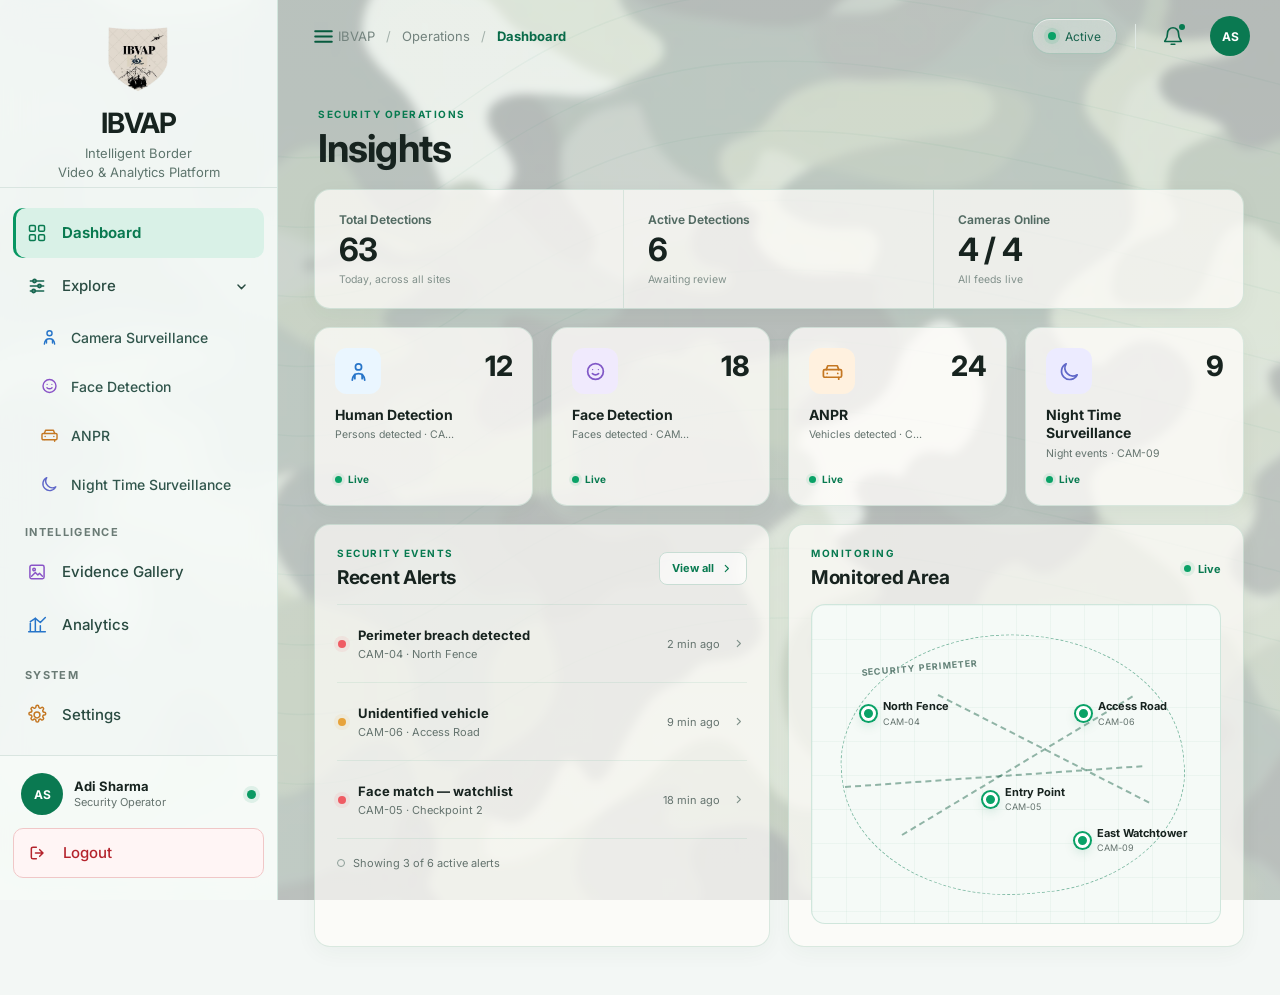
==== commit b7d84ab4: "Add files via upload added logo in dashboard & Linked landing page with dashboard" ====
--- a/frontend/Dashboard/index.html
+++ b/frontend/Dashboard/index.html
@@ -63,7 +63,7 @@
   <div class="app-shell">
     <aside class="sidebar" id="sidebar">
       <div class="brand">
-        <div class="brand-mark"><svg><use href="#i-shield"/></svg></div>
+        <div class="brand-logo"><img src="assets/IBVAP_logo_transparent.png" alt="IBVAP Logo"></div>
         <div class="brand-name">IBVAP</div>
         <div class="brand-subtitle">Intelligent Border<br>Video &amp; Analytics Platform</div>
       </div>
--- a/frontend/Dashboard/styles.css
+++ b/frontend/Dashboard/styles.css
@@ -65,8 +65,22 @@
 .svg-sprite{position:absolute;width:0;height:0;overflow:hidden}
 
 /* SIDEBAR */
-.brand-mark{width:48px;height:48px;border-radius:13px;background:linear-gradient(145deg,#0b8557,#075d40);display:grid;place-items:center;color:#fff;box-shadow:0 7px 18px rgba(7,121,79,.18)}
-.brand-mark svg{width:29px;height:29px;stroke-width:1.7}
+.brand-logo {
+    width: 70px;
+    height: 70px;
+    display: flex;
+    align-items: center;
+    justify-content: center;
+    margin: 0 auto 4px;
+    background: transparent;
+}
+
+.brand-logo img {
+    width: 100%;
+    height: 100%;
+    object-fit: contain;
+    display: block;
+}
 .brand-name{font-size:28px;font-weight:700;letter-spacing:-1px;margin-top:9px}
 .brand-subtitle{text-align:center;color:#5e756d;font-size:13px;line-height:1.45;margin-top:4px}
 .nav-section-label{font-size:11px;font-weight:700;color:#6a7b75;margin:18px 12px 8px;letter-spacing:.12em}
